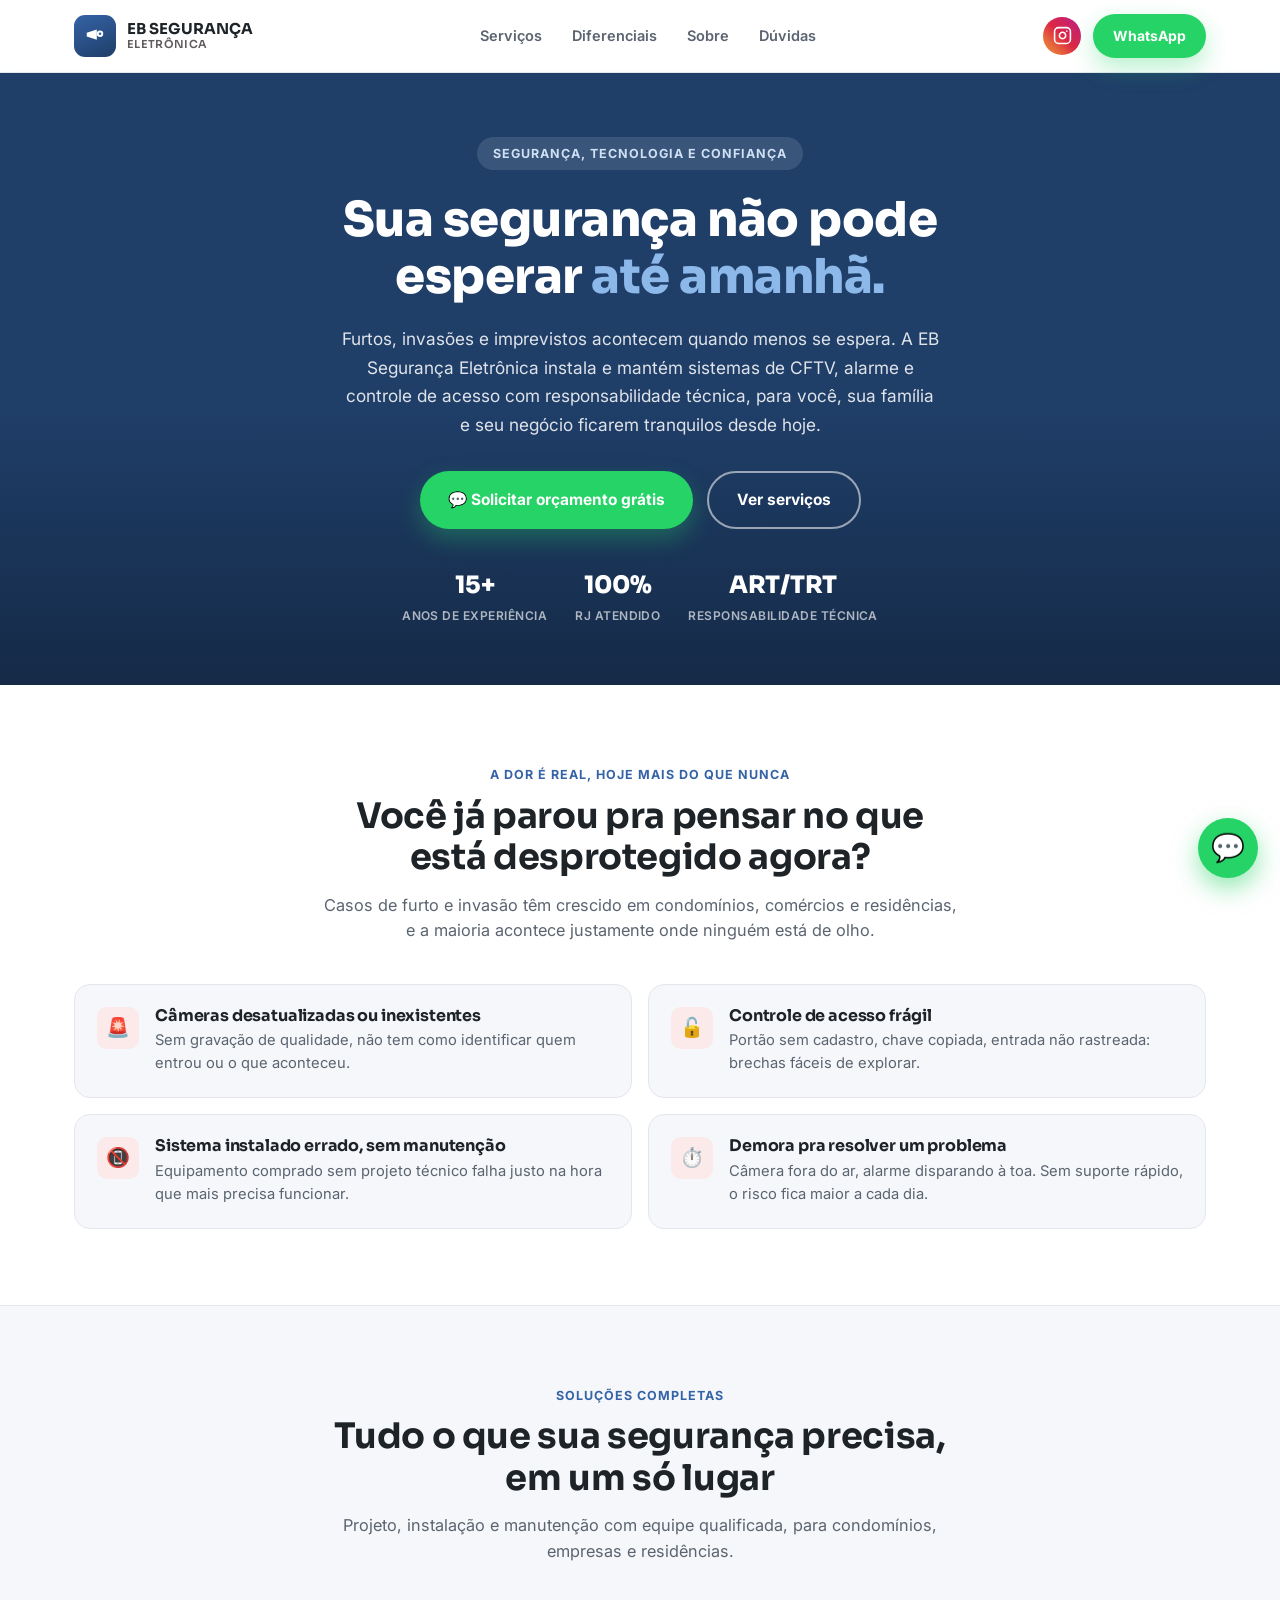
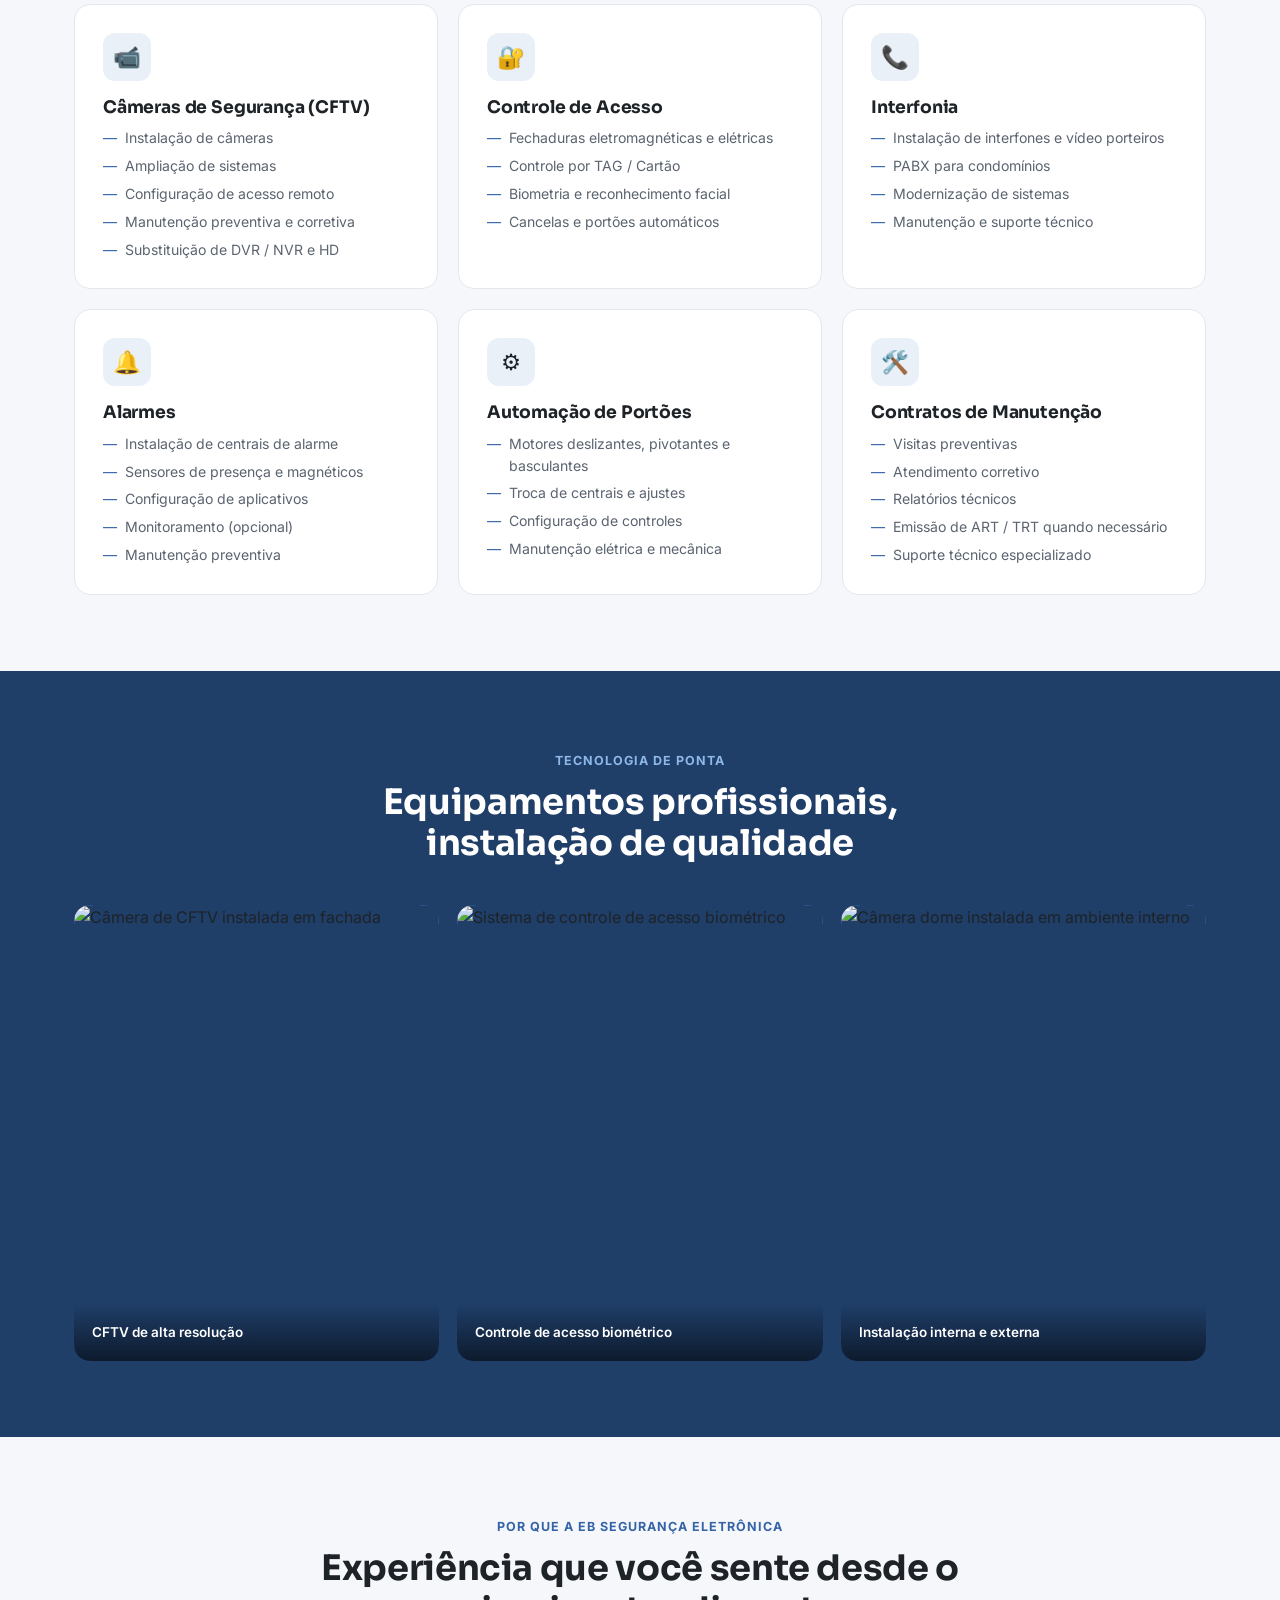
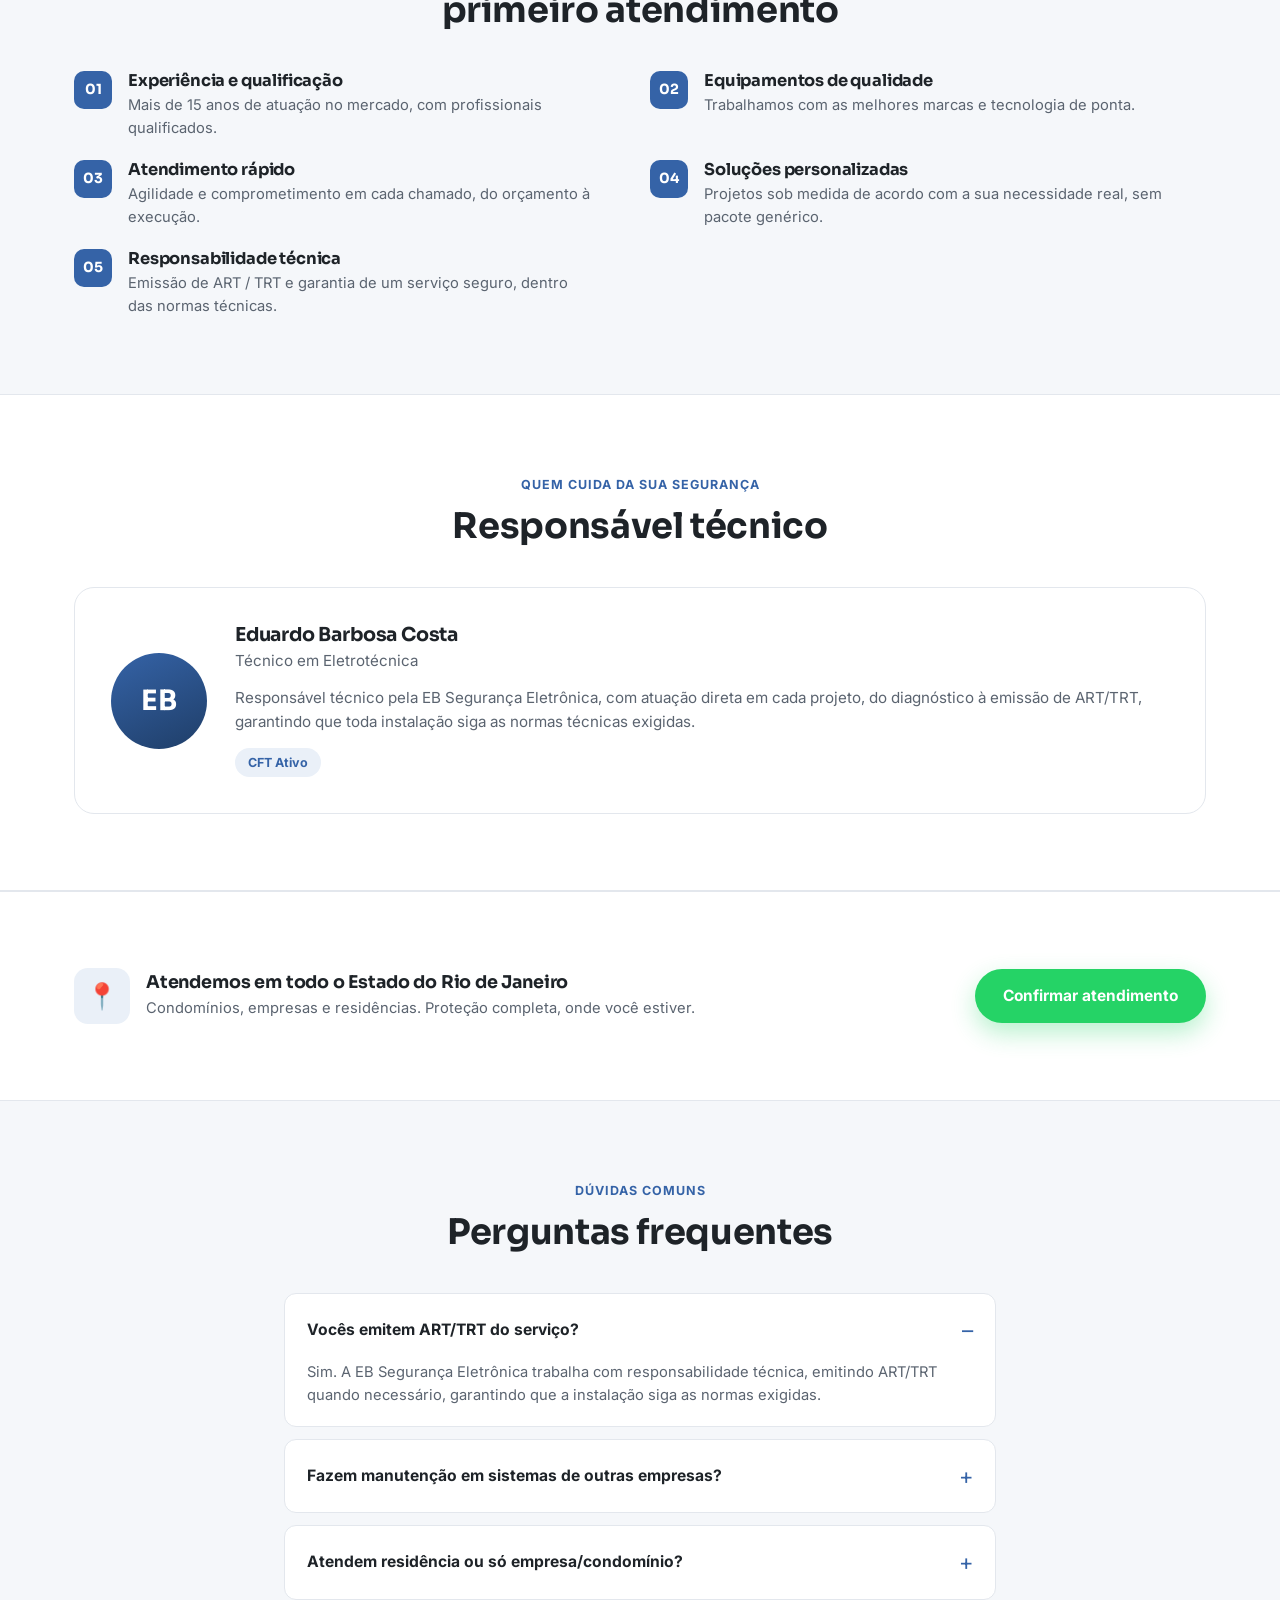
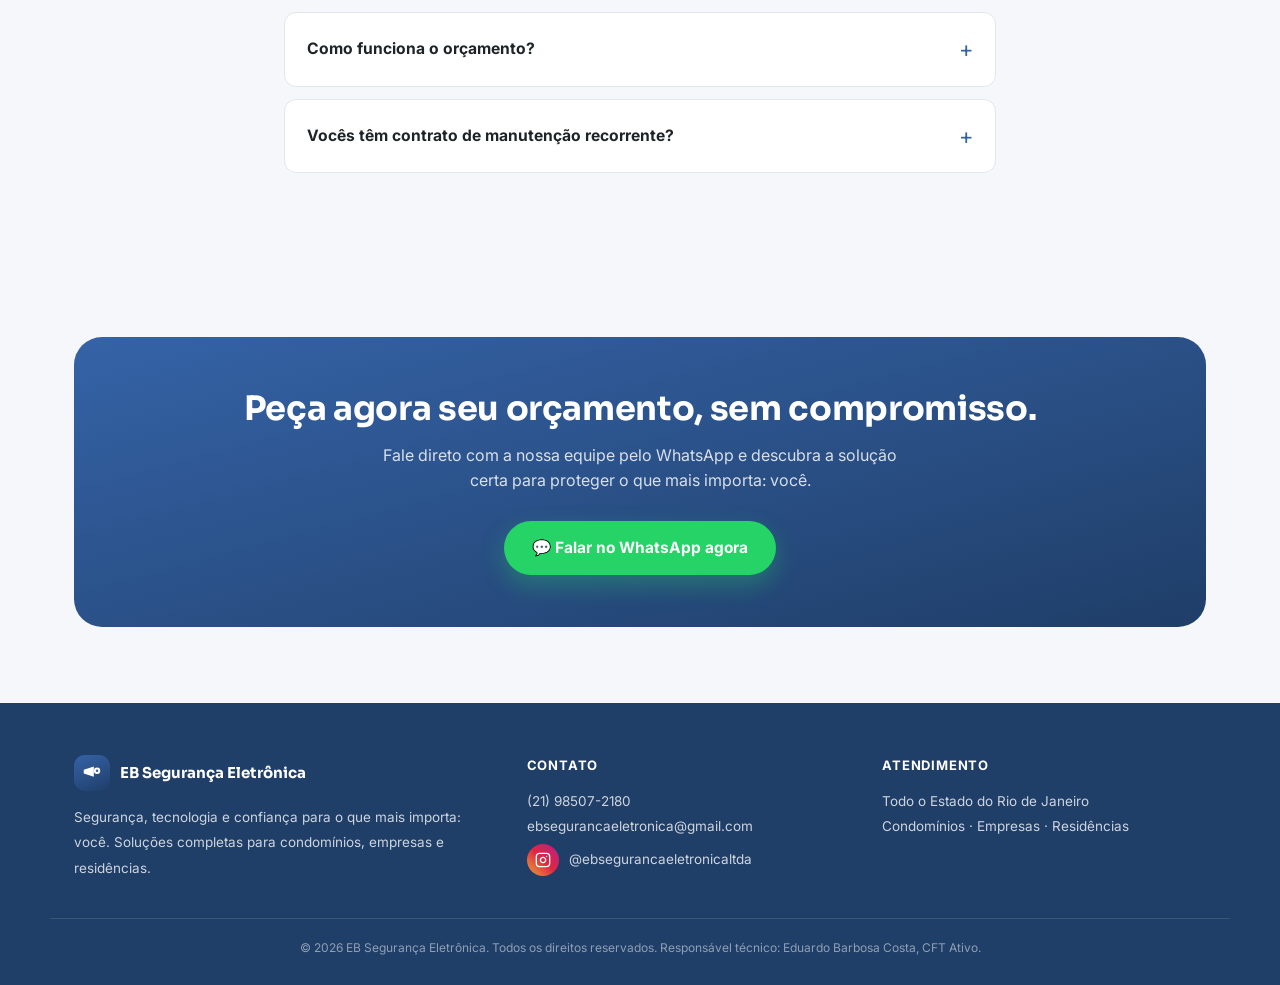
==== clientes/eb-seguranca/preview-2d757df4/index.html @ 2ace9aab "Create index.html" ====
<!DOCTYPE html>
<html lang="pt-BR">
<head>
<meta charset="UTF-8">
<meta name="viewport" content="width=device-width, initial-scale=1.0">
<title>EB Segurança Eletrônica | CFTV, Alarmes e Controle de Acesso no Rio de Janeiro</title>
<meta name="description" content="Soluções completas em segurança eletrônica para condomínios, empresas e residências. CFTV, controle de acesso, alarmes e automação. Atendimento em todo o Rio de Janeiro.">
<meta name="robots" content="noindex, nofollow">
<link rel="preconnect" href="https://fonts.googleapis.com">
<link rel="preconnect" href="https://fonts.gstatic.com" crossorigin>
<link href="https://fonts.googleapis.com/css2?family=Sora:wght@500;600;700;800&family=Inter:wght@400;500;600;700&display=swap" rel="stylesheet">
<style>
  :root{
    --blue:#3563A7;
    --blue-deep:#1F3E68;
    --blue-soft:#EAF0F8;
    --gray:#605B5C;
    --ink:#1E2328;
    --muted:#5B6470;
    --bg:#F5F7FA;
    --card:#FFFFFF;
    --line:#E3E7ED;
    --whatsapp:#25D366;
    --radius:16px;
    --max:1180px;
  }
  *{box-sizing:border-box;margin:0;padding:0;}
  html{scroll-behavior:smooth;}
  @media (prefers-reduced-motion: reduce){html{scroll-behavior:auto;}}
  body{
    font-family:'Inter',system-ui,sans-serif;
    color:var(--ink);
    background:var(--bg);
    line-height:1.55;
    -webkit-font-smoothing:antialiased;
  }
  img{max-width:100%;display:block;}
  a{color:inherit;text-decoration:none;}
  h1,h2,h3{
    font-family:'Sora',system-ui,sans-serif;
    line-height:1.18;
    letter-spacing:-0.01em;
  }
  .wrap{max-width:var(--max);margin:0 auto;padding:0 24px;}
  .eyebrow{
    display:inline-flex;align-items:center;gap:8px;
    font-size:12.5px;font-weight:700;letter-spacing:0.08em;text-transform:uppercase;
    color:var(--blue);
  }
  section{padding:76px 0;}
  .section-head{max-width:640px;margin-bottom:40px;}
  .section-head.center{margin-left:auto;margin-right:auto;text-align:center;}
  .section-head h2{font-size:clamp(1.6rem,3vw,2.2rem);font-weight:700;margin-top:10px;color:var(--ink);}
  .section-head p{color:var(--muted);margin-top:14px;font-size:1.02rem;}

  /* Viewfinder corner-bracket signature element */
  .viewfinder{position:relative;}
  .viewfinder::before,.viewfinder::after,
  .viewfinder .vf-br,.viewfinder .vf-bl{
    content:"";position:absolute;width:18px;height:18px;
    border-color:var(--blue);border-style:solid;opacity:0.55;
  }
  .viewfinder::before{top:-1px;left:-1px;border-width:2px 0 0 2px;border-radius:6px 0 0 0;}
  .viewfinder::after{top:-1px;right:-1px;border-width:2px 2px 0 0;border-radius:0 6px 0 0;}
  .viewfinder .vf-bl{bottom:-1px;left:-1px;border-width:0 0 2px 2px;border-radius:0 0 0 6px;}
  .viewfinder .vf-br{bottom:-1px;right:-1px;border-width:0 2px 2px 0;border-radius:0 0 6px 0;}

  /* Buttons */
  .btn{
    display:inline-flex;align-items:center;justify-content:center;gap:10px;
    font-weight:700;font-size:15.5px;padding:15px 28px;border-radius:100px;
    cursor:pointer;border:none;white-space:nowrap;transition:transform .15s ease, box-shadow .15s ease;
  }
  .btn:hover{transform:translateY(-2px);}
  .btn-wa{background:var(--whatsapp);color:#fff;box-shadow:0 10px 24px rgba(37,211,102,0.32);}
  .btn-outline{background:transparent;color:#fff;border:2px solid rgba(255,255,255,0.55);}
  .btn-outline:hover{background:rgba(255,255,255,0.1);}
  .btn-block{width:100%;}

  /* Header */
  header{
    position:sticky;top:0;z-index:60;
    background:rgba(255,255,255,0.94);backdrop-filter:blur(8px);
    border-bottom:1px solid var(--line);
  }
  .nav{display:flex;align-items:center;justify-content:space-between;padding:14px 24px;max-width:var(--max);margin:0 auto;}
  .logo{display:flex;align-items:center;gap:11px;}
  .logo-mark{
    width:42px;height:42px;border-radius:11px;
    background:linear-gradient(155deg,var(--blue),var(--blue-deep));
    display:flex;align-items:center;justify-content:center;flex-shrink:0;
  }
  .logo-mark svg{width:22px;height:22px;}
  .logo-text{font-family:'Sora';font-weight:700;font-size:15px;color:var(--ink);line-height:1.2;}
  .logo-text span{display:block;font-size:11px;font-weight:600;color:var(--gray);letter-spacing:0.03em;}
  .nav-links{display:none;gap:30px;align-items:center;}
  @media(min-width:900px){.nav-links{display:flex;}}
  .nav-links a{font-size:14.5px;font-weight:600;color:var(--muted);}
  .nav-links a:hover{color:var(--blue);}
  .nav-cta{display:none;}
  @media(min-width:640px){.nav-cta{display:inline-flex;padding:11px 20px;font-size:14px;}}
  .ig-btn{
    width:38px;height:38px;border-radius:50%;flex-shrink:0;
    background:linear-gradient(45deg,#f09433,#e6683c,#dc2743,#cc2366,#bc1888);
    display:flex;align-items:center;justify-content:center;transition:transform .2s ease;
  }
  .ig-btn:hover{transform:scale(1.08);}
  .ig-btn svg{width:19px;height:19px;}
  .nav-right{display:flex;align-items:center;gap:12px;}

  /* Hero */
  .hero{position:relative;background:var(--blue-deep);overflow:hidden;padding:64px 0 60px;}
  .hero-video{position:absolute;inset:0;width:100%;height:100%;object-fit:cover;opacity:0.42;}
  .hero-overlay{
    position:absolute;inset:0;
    background:linear-gradient(180deg, rgba(31,62,104,0.55) 0%, rgba(31,62,104,0.72) 55%, rgba(20,40,68,0.92) 100%);
  }
  @media (prefers-reduced-motion: reduce){.hero-video{display:none;}}
  .hero-inner{position:relative;z-index:2;max-width:820px;margin:0 auto;text-align:center;}
  .hero .eyebrow{background:rgba(255,255,255,0.12);color:#CFE0F5;padding:7px 16px;border-radius:100px;margin-bottom:22px;}
  .hero h1{font-size:clamp(2rem,4.4vw,3rem);font-weight:800;color:#fff;margin-bottom:20px;}
  .hero h1 em{font-style:normal;color:#8CB8EA;}
  .hero .sub{font-size:1.08rem;color:rgba(255,255,255,0.86);max-width:600px;margin:0 auto 32px;line-height:1.65;}
  .hero-ctas{display:flex;flex-wrap:wrap;gap:14px;justify-content:center;margin-bottom:38px;}
  .trust-row{display:flex;flex-wrap:wrap;justify-content:center;gap:28px;}
  .trust-item{text-align:center;}
  .trust-item .num{font-family:'Sora';font-weight:800;font-size:1.5rem;color:#fff;}
  .trust-item .lbl{font-size:12px;color:rgba(255,255,255,0.65);font-weight:600;text-transform:uppercase;letter-spacing:0.04em;margin-top:2px;}

  /* Reveal */
  .reveal{opacity:0;transform:translateY(24px);transition:opacity .6s ease,transform .6s ease;}
  .reveal.is-visible{opacity:1;transform:translateY(0);}
  @media(prefers-reduced-motion:reduce){.reveal{opacity:1;transform:none;}}

  /* Pain strip */
  .pain{background:var(--card);border-bottom:1px solid var(--line);}
  .pain-grid{display:grid;grid-template-columns:1fr;gap:16px;margin-top:36px;}
  @media(min-width:760px){.pain-grid{grid-template-columns:repeat(2,1fr);}}
  .pain-card{display:flex;gap:16px;padding:22px;background:var(--bg);border-radius:var(--radius);border:1px solid var(--line);}
  .pain-ico{flex-shrink:0;width:42px;height:42px;border-radius:10px;background:#FCE9E9;display:flex;align-items:center;justify-content:center;font-size:1.2rem;}
  .pain-card h3{font-size:1rem;font-weight:700;margin-bottom:4px;}
  .pain-card p{font-size:0.92rem;color:var(--muted);}

  /* Services */
  .services-grid{display:grid;grid-template-columns:1fr;gap:20px;}
  @media(min-width:700px){.services-grid{grid-template-columns:repeat(2,1fr);}}
  @media(min-width:1050px){.services-grid{grid-template-columns:repeat(3,1fr);}}
  .service-card{
    background:var(--card);border:1px solid var(--line);border-radius:var(--radius);
    padding:28px;transition:transform .25s ease, box-shadow .25s ease;
  }
  .service-card:hover{transform:translateY(-6px);box-shadow:0 18px 34px rgba(31,62,104,0.12);}
  .service-icon{
    width:48px;height:48px;border-radius:12px;background:var(--blue-soft);
    display:flex;align-items:center;justify-content:center;font-size:1.4rem;margin-bottom:16px;
  }
  .service-card h3{font-size:1.08rem;font-weight:700;margin-bottom:10px;}
  .service-card ul{list-style:none;display:flex;flex-direction:column;gap:6px;}
  .service-card li{font-size:0.88rem;color:var(--muted);display:flex;gap:8px;align-items:flex-start;}
  .service-card li::before{content:"—";color:var(--blue);flex-shrink:0;}

  /* Photo showcase */
  .photo-strip{background:var(--blue-deep);}
  .photo-grid{display:grid;grid-template-columns:1fr;gap:18px;margin-top:36px;}
  @media(min-width:760px){.photo-grid{grid-template-columns:repeat(3,1fr);}}
  .photo-card{position:relative;border-radius:var(--radius);overflow:hidden;aspect-ratio:4/5;}
  .photo-card img{width:100%;height:100%;object-fit:cover;}
  .photo-card .cap{
    position:absolute;left:0;right:0;bottom:0;padding:18px;
    background:linear-gradient(0deg, rgba(10,20,35,0.85), transparent);
    color:#fff;font-size:13.5px;font-weight:600;
  }
  .photo-strip .section-head h2{color:#fff;}
  .photo-strip .section-head p{color:rgba(255,255,255,0.72);}
  .photo-strip .eyebrow{color:#8CB8EA;}

  /* Differentials */
  .diff-grid{display:grid;grid-template-columns:1fr;gap:20px;}
  @media(min-width:760px){.diff-grid{grid-template-columns:repeat(2,1fr);}}
  .diff-item{display:flex;gap:16px;align-items:flex-start;}
  .diff-num{
    flex-shrink:0;width:38px;height:38px;border-radius:10px;background:var(--blue);color:#fff;
    display:flex;align-items:center;justify-content:center;font-family:'Sora';font-weight:700;font-size:14px;
  }
  .diff-item h3{font-size:1.02rem;font-weight:700;margin-bottom:4px;}
  .diff-item p{font-size:0.92rem;color:var(--muted);}

  /* About / technician */
  .about-card{
    background:var(--card);border:1px solid var(--line);border-radius:20px;padding:36px;
    display:grid;grid-template-columns:1fr;gap:28px;align-items:center;
  }
  @media(min-width:800px){.about-card{grid-template-columns:auto 1fr;}}
  .about-avatar{
    width:96px;height:96px;border-radius:50%;background:linear-gradient(155deg,var(--blue),var(--blue-deep));
    display:flex;align-items:center;justify-content:center;color:#fff;font-family:'Sora';font-weight:700;font-size:28px;
    margin:0 auto;
  }
  .about-card h3{font-size:1.2rem;font-weight:700;}
  .about-card .role{color:var(--muted);font-size:0.95rem;margin-top:2px;margin-bottom:14px;}
  .cft-badge{display:inline-block;background:var(--blue-soft);color:var(--blue);font-size:12.5px;font-weight:700;padding:5px 13px;border-radius:100px;}

  /* Coverage */
  .coverage{background:var(--card);border-top:1px solid var(--line);border-bottom:1px solid var(--line);}
  .coverage-inner{display:flex;flex-direction:column;align-items:center;text-align:center;gap:16px;}
  @media(min-width:700px){.coverage-inner{flex-direction:row;text-align:left;justify-content:space-between;}}
  .coverage-badge{width:56px;height:56px;border-radius:14px;background:var(--blue-soft);display:flex;align-items:center;justify-content:center;font-size:1.6rem;flex-shrink:0;}

  /* FAQ */
  details{background:var(--card);border:1px solid var(--line);border-radius:12px;padding:19px 22px;margin-bottom:12px;}
  summary{
    font-weight:700;cursor:pointer;font-size:0.98rem;list-style:none;
    display:flex;justify-content:space-between;align-items:center;gap:14px;
  }
  summary::-webkit-details-marker{display:none;}
  summary::after{content:"+";font-size:1.4rem;color:var(--blue);flex-shrink:0;font-weight:400;}
  details[open] summary::after{content:"–";}
  details p{margin-top:13px;color:var(--muted);font-size:0.92rem;}

  /* Final CTA */
  .final-cta{
    background:linear-gradient(165deg,var(--blue),var(--blue-deep));
    border-radius:28px;padding:52px 30px;text-align:center;color:#fff;
  }
  .final-cta h2{color:#fff;font-size:clamp(1.5rem,3.4vw,2.1rem);margin-bottom:14px;}
  .final-cta p{color:rgba(255,255,255,0.82);max-width:520px;margin:0 auto 28px;}

  /* Footer */
  footer{background:var(--blue-deep);color:rgba(255,255,255,0.78);padding:52px 0 28px;}
  .foot-grid{display:grid;grid-template-columns:1fr;gap:32px;}
  @media(min-width:760px){.foot-grid{grid-template-columns:1.3fr 1fr 1fr;}}
  footer h4{color:#fff;font-size:13px;text-transform:uppercase;letter-spacing:0.06em;margin-bottom:14px;}
  footer .flogo{display:flex;align-items:center;gap:10px;margin-bottom:14px;}
  footer .flogo-text{font-family:'Sora';font-weight:700;color:#fff;font-size:15px;}
  footer p, footer a{font-size:13.5px;line-height:1.9;}
  footer a:hover{color:#fff;}
  .foot-ig-row{display:flex;align-items:center;gap:10px;margin-top:4px;}
  .foot-ig-row .ig-btn{width:32px;height:32px;}
  .foot-ig-row .ig-btn svg{width:16px;height:16px;}
  .foot-bottom{border-top:1px solid rgba(255,255,255,0.12);margin-top:36px;padding-top:20px;font-size:12px;color:rgba(255,255,255,0.5);text-align:center;}

  /* Floating WhatsApp */
  .float-wa{
    position:fixed;bottom:22px;right:22px;z-index:70;
    width:60px;height:60px;border-radius:50%;background:var(--whatsapp);color:#fff;
    display:flex;align-items:center;justify-content:center;box-shadow:0 10px 24px rgba(37,211,102,0.5);
    font-size:1.7rem;transition:transform .2s ease;
  }
  .float-wa:hover{transform:scale(1.07);}
</style>
</head>
<body>

<header>
  <div class="nav">
    <div class="logo">
      <div class="logo-mark">
        <svg viewBox="0 0 24 24" fill="none" xmlns="http://www.w3.org/2000/svg"><path d="M3 8.5L14 5v11L3 12.5V8.5Z" fill="#fff"/><circle cx="17.5" cy="9.5" r="3.5" fill="#fff"/><circle cx="17.5" cy="9.5" r="1.4" fill="#3563A7"/></svg>
      </div>
      <div class="logo-text">EB SEGURANÇA<span>ELETRÔNICA</span></div>
    </div>
    <nav class="nav-links">
      <a href="#servicos">Serviços</a>
      <a href="#diferenciais">Diferenciais</a>
      <a href="#sobre">Sobre</a>
      <a href="#faq">Dúvidas</a>
    </nav>
    <div class="nav-right">
      <a class="ig-btn" href="https://www.instagram.com/ebsegurancaeletronicaltda" target="_blank" rel="noopener" aria-label="Instagram da EB Segurança Eletrônica">
        <svg viewBox="0 0 24 24" fill="none" stroke="#fff" stroke-width="2" stroke-linecap="round" stroke-linejoin="round"><rect x="2" y="2" width="20" height="20" rx="5"/><path d="M16 11.37A4 4 0 1 1 12.63 8 4 4 0 0 1 16 11.37z"/><line x1="17.5" y1="6.5" x2="17.5" y2="6.5"/></svg>
      </a>
      <a class="btn btn-wa nav-cta" href="https://wa.me/5521985072180?text=Ol%C3%A1!%20Vim%20pelo%20site%20e%20quero%20saber%20mais%20sobre%20os%20servi%C3%A7os%20da%20EB%20Seguran%C3%A7a%20Eletr%C3%B4nica." target="_blank" rel="noopener">WhatsApp</a>
    </div>
  </div>
</header>

<section class="hero">
  <video class="hero-video" autoplay muted loop playsinline>
    <source src="https://videos.pexels.com/video-files/7255101/7255101-uhd_2732_1440_30fps.mp4" type="video/mp4">
  </video>
  <div class="hero-overlay"></div>
  <div class="wrap hero-inner">
    <span class="eyebrow">Segurança, tecnologia e confiança</span>
    <h1>Sua segurança não pode esperar <em>até amanhã.</em></h1>
    <p class="sub">Furtos, invasões e imprevistos acontecem quando menos se espera. A EB Segurança Eletrônica instala e mantém sistemas de CFTV, alarme e controle de acesso com responsabilidade técnica, para você, sua família e seu negócio ficarem tranquilos desde hoje.</p>
    <div class="hero-ctas">
      <a class="btn btn-wa" href="https://wa.me/5521985072180?text=Ol%C3%A1!%20Vim%20pelo%20site%20e%20quero%20solicitar%20um%20or%C3%A7amento%20sem%20compromisso." target="_blank" rel="noopener">💬 Solicitar orçamento grátis</a>
      <a class="btn btn-outline" href="#servicos">Ver serviços</a>
    </div>
    <div class="trust-row">
      <div class="trust-item"><div class="num">15+</div><div class="lbl">Anos de experiência</div></div>
      <div class="trust-item"><div class="num">100%</div><div class="lbl">RJ atendido</div></div>
      <div class="trust-item"><div class="num">ART/TRT</div><div class="lbl">Responsabilidade técnica</div></div>
    </div>
  </div>
</section>

<section class="pain">
  <div class="wrap">
    <div class="section-head center">
      <span class="eyebrow">A dor é real, hoje mais do que nunca</span>
      <h2>Você já parou pra pensar no que está desprotegido agora?</h2>
      <p>Casos de furto e invasão têm crescido em condomínios, comércios e residências, e a maioria acontece justamente onde ninguém está de olho.</p>
    </div>
    <div class="pain-grid">
      <div class="pain-card reveal">
        <div class="pain-ico">🚨</div>
        <div>
          <h3>Câmeras desatualizadas ou inexistentes</h3>
          <p>Sem gravação de qualidade, não tem como identificar quem entrou ou o que aconteceu.</p>
        </div>
      </div>
      <div class="pain-card reveal">
        <div class="pain-ico">🔓</div>
        <div>
          <h3>Controle de acesso frágil</h3>
          <p>Portão sem cadastro, chave copiada, entrada não rastreada: brechas fáceis de explorar.</p>
        </div>
      </div>
      <div class="pain-card reveal">
        <div class="pain-ico">📵</div>
        <div>
          <h3>Sistema instalado errado, sem manutenção</h3>
          <p>Equipamento comprado sem projeto técnico falha justo na hora que mais precisa funcionar.</p>
        </div>
      </div>
      <div class="pain-card reveal">
        <div class="pain-ico">⏱️</div>
        <div>
          <h3>Demora pra resolver um problema</h3>
          <p>Câmera fora do ar, alarme disparando à toa. Sem suporte rápido, o risco fica maior a cada dia.</p>
        </div>
      </div>
    </div>
  </div>
</section>

<section id="servicos">
  <div class="wrap">
    <div class="section-head center">
      <span class="eyebrow">Soluções completas</span>
      <h2>Tudo o que sua segurança precisa, em um só lugar</h2>
      <p>Projeto, instalação e manutenção com equipe qualificada, para condomínios, empresas e residências.</p>
    </div>
    <div class="services-grid">
      <div class="service-card reveal">
        <div class="service-icon">📹</div>
        <h3>Câmeras de Segurança (CFTV)</h3>
        <ul>
          <li>Instalação de câmeras</li>
          <li>Ampliação de sistemas</li>
          <li>Configuração de acesso remoto</li>
          <li>Manutenção preventiva e corretiva</li>
          <li>Substituição de DVR / NVR e HD</li>
        </ul>
      </div>
      <div class="service-card reveal">
        <div class="service-icon">🔐</div>
        <h3>Controle de Acesso</h3>
        <ul>
          <li>Fechaduras eletromagnéticas e elétricas</li>
          <li>Controle por TAG / Cartão</li>
          <li>Biometria e reconhecimento facial</li>
          <li>Cancelas e portões automáticos</li>
        </ul>
      </div>
      <div class="service-card reveal">
        <div class="service-icon">📞</div>
        <h3>Interfonia</h3>
        <ul>
          <li>Instalação de interfones e vídeo porteiros</li>
          <li>PABX para condomínios</li>
          <li>Modernização de sistemas</li>
          <li>Manutenção e suporte técnico</li>
        </ul>
      </div>
      <div class="service-card reveal">
        <div class="service-icon">🔔</div>
        <h3>Alarmes</h3>
        <ul>
          <li>Instalação de centrais de alarme</li>
          <li>Sensores de presença e magnéticos</li>
          <li>Configuração de aplicativos</li>
          <li>Monitoramento (opcional)</li>
          <li>Manutenção preventiva</li>
        </ul>
      </div>
      <div class="service-card reveal">
        <div class="service-icon">⚙️</div>
        <h3>Automação de Portões</h3>
        <ul>
          <li>Motores deslizantes, pivotantes e basculantes</li>
          <li>Troca de centrais e ajustes</li>
          <li>Configuração de controles</li>
          <li>Manutenção elétrica e mecânica</li>
        </ul>
      </div>
      <div class="service-card reveal">
        <div class="service-icon">🛠️</div>
        <h3>Contratos de Manutenção</h3>
        <ul>
          <li>Visitas preventivas</li>
          <li>Atendimento corretivo</li>
          <li>Relatórios técnicos</li>
          <li>Emissão de ART / TRT quando necessário</li>
          <li>Suporte técnico especializado</li>
        </ul>
      </div>
    </div>
  </div>
</section>

<section class="photo-strip">
  <div class="wrap">
    <div class="section-head center">
      <span class="eyebrow">Tecnologia de ponta</span>
      <h2>Equipamentos profissionais, instalação de qualidade</h2>
    </div>
    <div class="photo-grid">
      <div class="photo-card viewfinder reveal">
        <span class="vf-bl"></span><span class="vf-br"></span>
        <img src="https://images.pexels.com/photos/3205735/pexels-photo-3205735.jpeg?auto=compress&cs=tinysrgb&w=800" alt="Câmera de CFTV instalada em fachada">
        <div class="cap">CFTV de alta resolução</div>
      </div>
      <div class="photo-card viewfinder reveal">
        <span class="vf-bl"></span><span class="vf-br"></span>
        <img src="https://images.pexels.com/photos/37538043/pexels-photo-37538043.jpeg?auto=compress&cs=tinysrgb&w=800" alt="Sistema de controle de acesso biométrico">
        <div class="cap">Controle de acesso biométrico</div>
      </div>
      <div class="photo-card viewfinder reveal">
        <span class="vf-bl"></span><span class="vf-br"></span>
        <img src="https://images.pexels.com/photos/5589597/pexels-photo-5589597.jpeg?auto=compress&cs=tinysrgb&w=800" alt="Câmera dome instalada em ambiente interno">
        <div class="cap">Instalação interna e externa</div>
      </div>
    </div>
  </div>
</section>

<section id="diferenciais">
  <div class="wrap">
    <div class="section-head center">
      <span class="eyebrow">Por que a EB Segurança Eletrônica</span>
      <h2>Experiência que você sente desde o primeiro atendimento</h2>
    </div>
    <div class="diff-grid">
      <div class="diff-item reveal">
        <div class="diff-num">01</div>
        <div>
          <h3>Experiência e qualificação</h3>
          <p>Mais de 15 anos de atuação no mercado, com profissionais qualificados.</p>
        </div>
      </div>
      <div class="diff-item reveal">
        <div class="diff-num">02</div>
        <div>
          <h3>Equipamentos de qualidade</h3>
          <p>Trabalhamos com as melhores marcas e tecnologia de ponta.</p>
        </div>
      </div>
      <div class="diff-item reveal">
        <div class="diff-num">03</div>
        <div>
          <h3>Atendimento rápido</h3>
          <p>Agilidade e comprometimento em cada chamado, do orçamento à execução.</p>
        </div>
      </div>
      <div class="diff-item reveal">
        <div class="diff-num">04</div>
        <div>
          <h3>Soluções personalizadas</h3>
          <p>Projetos sob medida de acordo com a sua necessidade real, sem pacote genérico.</p>
        </div>
      </div>
      <div class="diff-item reveal" style="grid-column:1/-1;max-width:520px;">
        <div class="diff-num">05</div>
        <div>
          <h3>Responsabilidade técnica</h3>
          <p>Emissão de ART / TRT e garantia de um serviço seguro, dentro das normas técnicas.</p>
        </div>
      </div>
    </div>
  </div>
</section>

<section id="sobre" style="background:var(--card);border-top:1px solid var(--line);border-bottom:1px solid var(--line);">
  <div class="wrap">
    <div class="section-head center">
      <span class="eyebrow">Quem cuida da sua segurança</span>
      <h2>Responsável técnico</h2>
    </div>
    <div class="about-card reveal">
      <div class="about-avatar">EB</div>
      <div>
        <h3>Eduardo Barbosa Costa</h3>
        <div class="role">Técnico em Eletrotécnica</div>
        <p style="color:var(--muted);font-size:0.95rem;margin-bottom:14px;">Responsável técnico pela EB Segurança Eletrônica, com atuação direta em cada projeto, do diagnóstico à emissão de ART/TRT, garantindo que toda instalação siga as normas técnicas exigidas.</p>
        <span class="cft-badge">CFT Ativo</span>
      </div>
    </div>
  </div>
</section>

<section class="coverage">
  <div class="wrap coverage-inner">
    <div style="display:flex;gap:16px;align-items:center;">
      <div class="coverage-badge">📍</div>
      <div>
        <h3 style="font-size:1.1rem;font-weight:700;">Atendemos em todo o Estado do Rio de Janeiro</h3>
        <p style="color:var(--muted);font-size:0.92rem;margin-top:4px;">Condomínios, empresas e residências. Proteção completa, onde você estiver.</p>
      </div>
    </div>
    <a class="btn btn-wa" href="https://wa.me/5521985072180?text=Ol%C3%A1!%20Gostaria%20de%20saber%20se%20voc%C3%AAs%20atendem%20a%20minha%20regi%C3%A3o." target="_blank" rel="noopener">Confirmar atendimento</a>
  </div>
</section>

<section id="faq">
  <div class="wrap" style="max-width:760px;">
    <div class="section-head center" style="max-width:100%;">
      <span class="eyebrow">Dúvidas comuns</span>
      <h2>Perguntas frequentes</h2>
    </div>
    <details open>
      <summary>Vocês emitem ART/TRT do serviço?</summary>
      <p>Sim. A EB Segurança Eletrônica trabalha com responsabilidade técnica, emitindo ART/TRT quando necessário, garantindo que a instalação siga as normas exigidas.</p>
    </details>
    <details>
      <summary>Fazem manutenção em sistemas de outras empresas?</summary>
      <p>Sim, também assumimos manutenção preventiva e corretiva de sistemas já instalados por terceiros, incluindo troca de equipamentos e ajustes.</p>
    </details>
    <details>
      <summary>Atendem residência ou só empresa/condomínio?</summary>
      <p>Atendemos os três: residências, empresas e condomínios, com soluções dimensionadas para cada porte de projeto.</p>
    </details>
    <details>
      <summary>Como funciona o orçamento?</summary>
      <p>Sem compromisso. Você chama no WhatsApp, conta o que precisa (ou agenda uma visita técnica) e recebemos o valor de acordo com o projeto, sem pacote fechado genérico.</p>
    </details>
    <details>
      <summary>Vocês têm contrato de manutenção recorrente?</summary>
      <p>Sim, oferecemos contratos com visitas preventivas periódicas, atendimento corretivo prioritário e relatórios técnicos.</p>
    </details>
  </div>
</section>

<section>
  <div class="wrap">
    <div class="final-cta">
      <h2>Peça agora seu orçamento, sem compromisso.</h2>
      <p>Fale direto com a nossa equipe pelo WhatsApp e descubra a solução certa para proteger o que mais importa: você.</p>
      <a class="btn btn-wa" href="https://wa.me/5521985072180?text=Ol%C3%A1!%20Vim%20pelo%20site%20e%20quero%20solicitar%20um%20or%C3%A7amento%20sem%20compromisso." target="_blank" rel="noopener">💬 Falar no WhatsApp agora</a>
    </div>
  </div>
</section>

<footer>
  <div class="wrap foot-grid">
    <div>
      <div class="flogo">
        <div class="logo-mark" style="width:36px;height:36px;">
          <svg viewBox="0 0 24 24" fill="none" xmlns="http://www.w3.org/2000/svg" width="18" height="18"><path d="M3 8.5L14 5v11L3 12.5V8.5Z" fill="#fff"/><circle cx="17.5" cy="9.5" r="3.5" fill="#fff"/><circle cx="17.5" cy="9.5" r="1.4" fill="#3563A7"/></svg>
        </div>
        <div class="flogo-text">EB Segurança Eletrônica</div>
      </div>
      <p>Segurança, tecnologia e confiança para o que mais importa: você. Soluções completas para condomínios, empresas e residências.</p>
    </div>
    <div>
      <h4>Contato</h4>
      <p><a href="https://wa.me/5521985072180" target="_blank" rel="noopener">(21) 98507-2180</a></p>
      <p><a href="mailto:ebsegurancaeletronica@gmail.com">ebsegurancaeletronica@gmail.com</a></p>
      <div class="foot-ig-row">
        <a class="ig-btn" href="https://www.instagram.com/ebsegurancaeletronicaltda" target="_blank" rel="noopener" aria-label="Instagram da EB Segurança Eletrônica">
          <svg viewBox="0 0 24 24" fill="none" stroke="#fff" stroke-width="2" stroke-linecap="round" stroke-linejoin="round"><rect x="2" y="2" width="20" height="20" rx="5"/><path d="M16 11.37A4 4 0 1 1 12.63 8 4 4 0 0 1 16 11.37z"/><line x1="17.5" y1="6.5" x2="17.5" y2="6.5"/></svg>
        </a>
        <a href="https://www.instagram.com/ebsegurancaeletronicaltda" target="_blank" rel="noopener">@ebsegurancaeletronicaltda</a>
      </div>
    </div>
    <div>
      <h4>Atendimento</h4>
      <p>Todo o Estado do Rio de Janeiro</p>
      <p>Condomínios · Empresas · Residências</p>
    </div>
  </div>
  <div class="wrap foot-bottom">
    © 2026 EB Segurança Eletrônica. Todos os direitos reservados. Responsável técnico: Eduardo Barbosa Costa, CFT Ativo.
  </div>
</footer>

<a class="float-wa" href="https://wa.me/5521985072180?text=Ol%C3%A1!%20Vim%20pelo%20site%20e%20quero%20saber%20mais!" target="_blank" rel="noopener" aria-label="Falar no WhatsApp">💬</a>

<script>
(function(){
  var reduceMotion = window.matchMedia && window.matchMedia('(prefers-reduced-motion: reduce)').matches;
  var revealEls = document.querySelectorAll('.reveal');
  if('IntersectionObserver' in window && !reduceMotion){
    var obs = new IntersectionObserver(function(entries){
      entries.forEach(function(entry){
        if(entry.isIntersecting){
          entry.target.classList.add('is-visible');
          obs.unobserve(entry.target);
        }
      });
    }, {threshold:0.12});
    Array.prototype.forEach.call(revealEls, function(el){ obs.observe(el); });
  } else {
    Array.prototype.forEach.call(revealEls, function(el){ el.classList.add('is-visible'); });
  }
})();
</script>

</body>
</html>
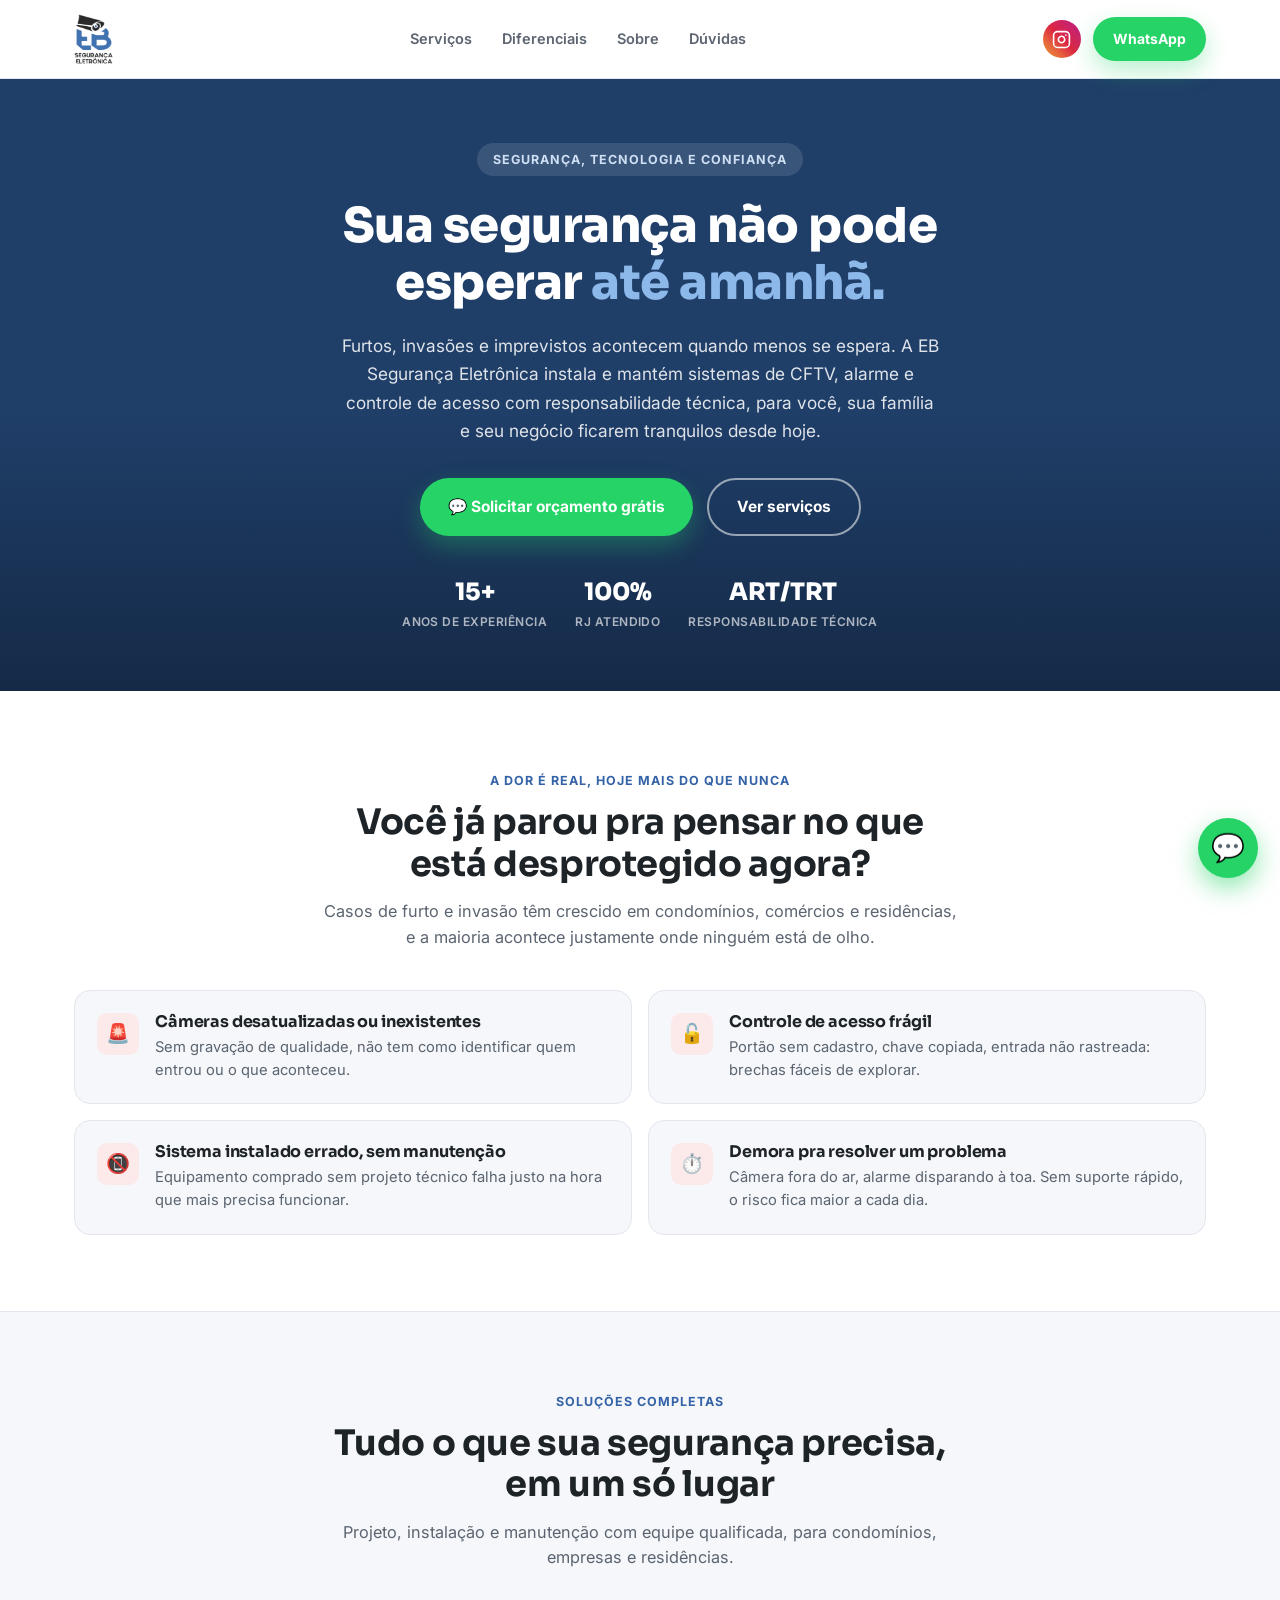
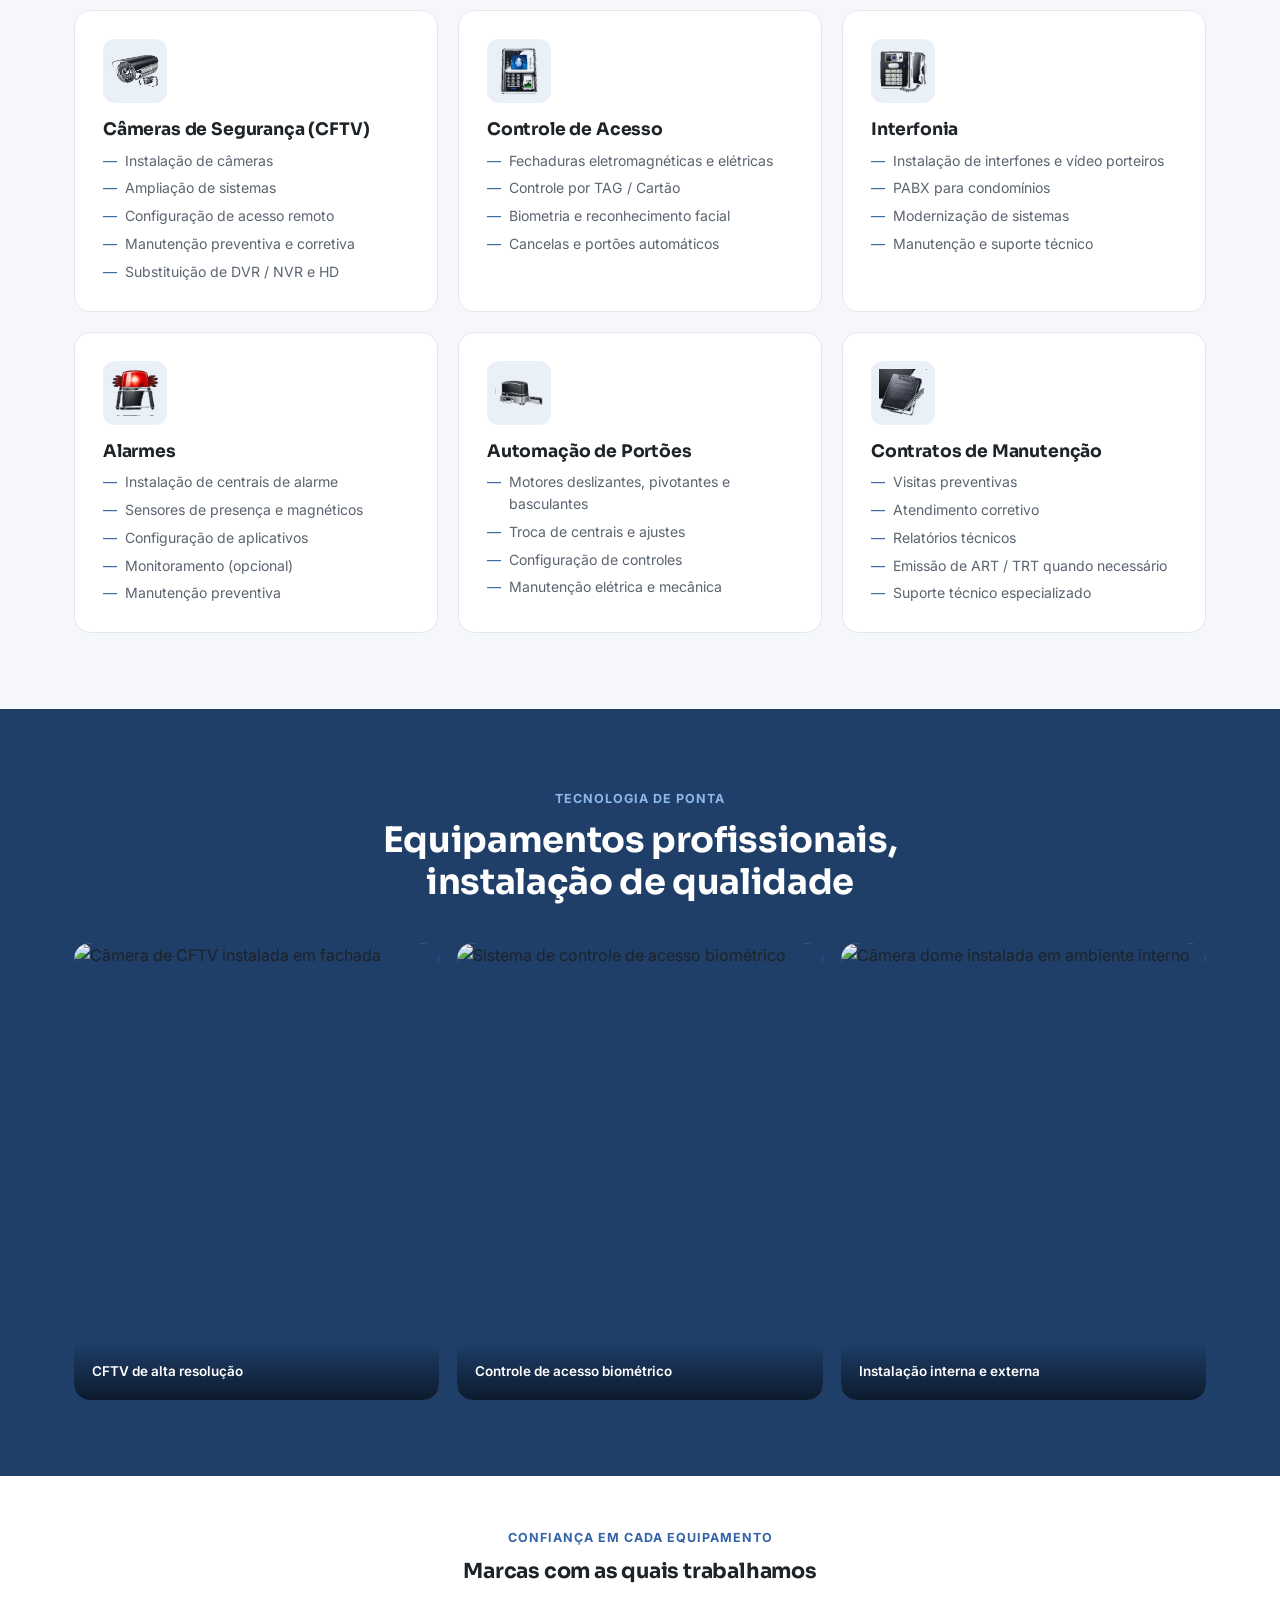
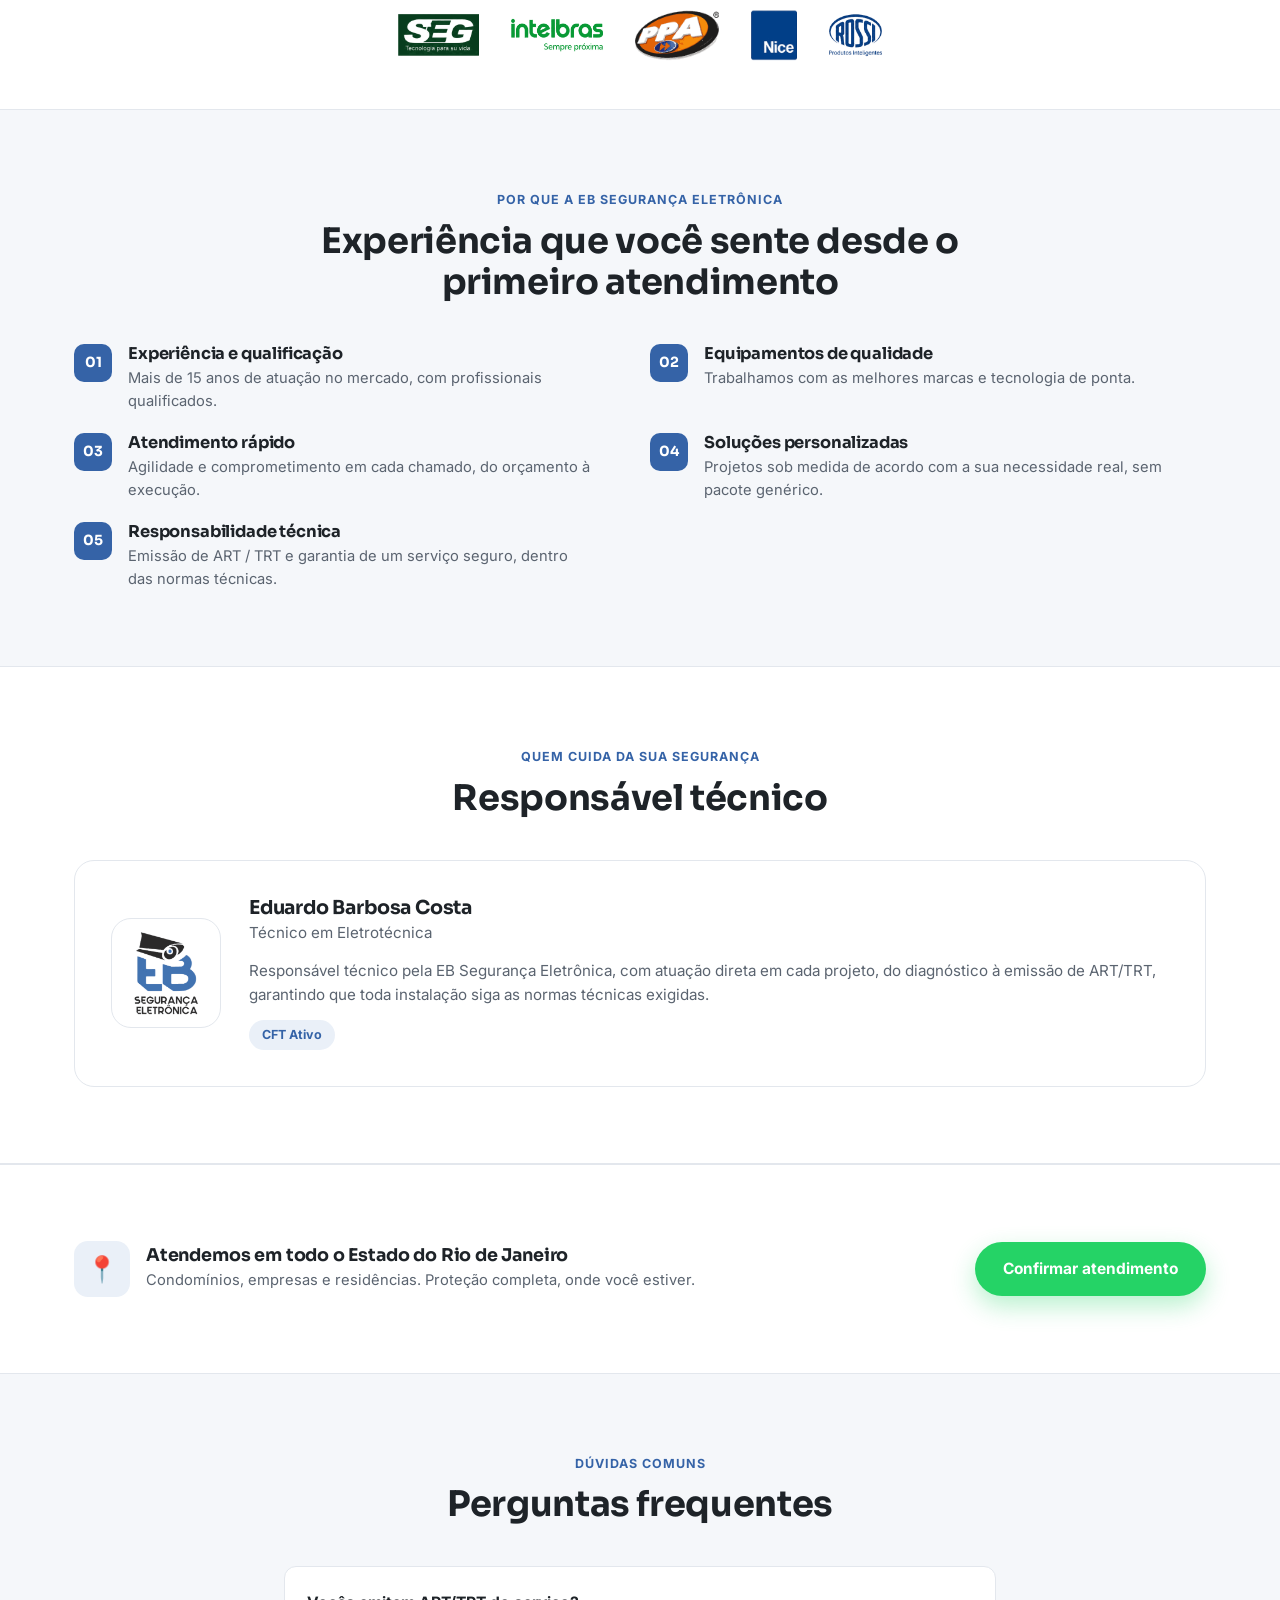
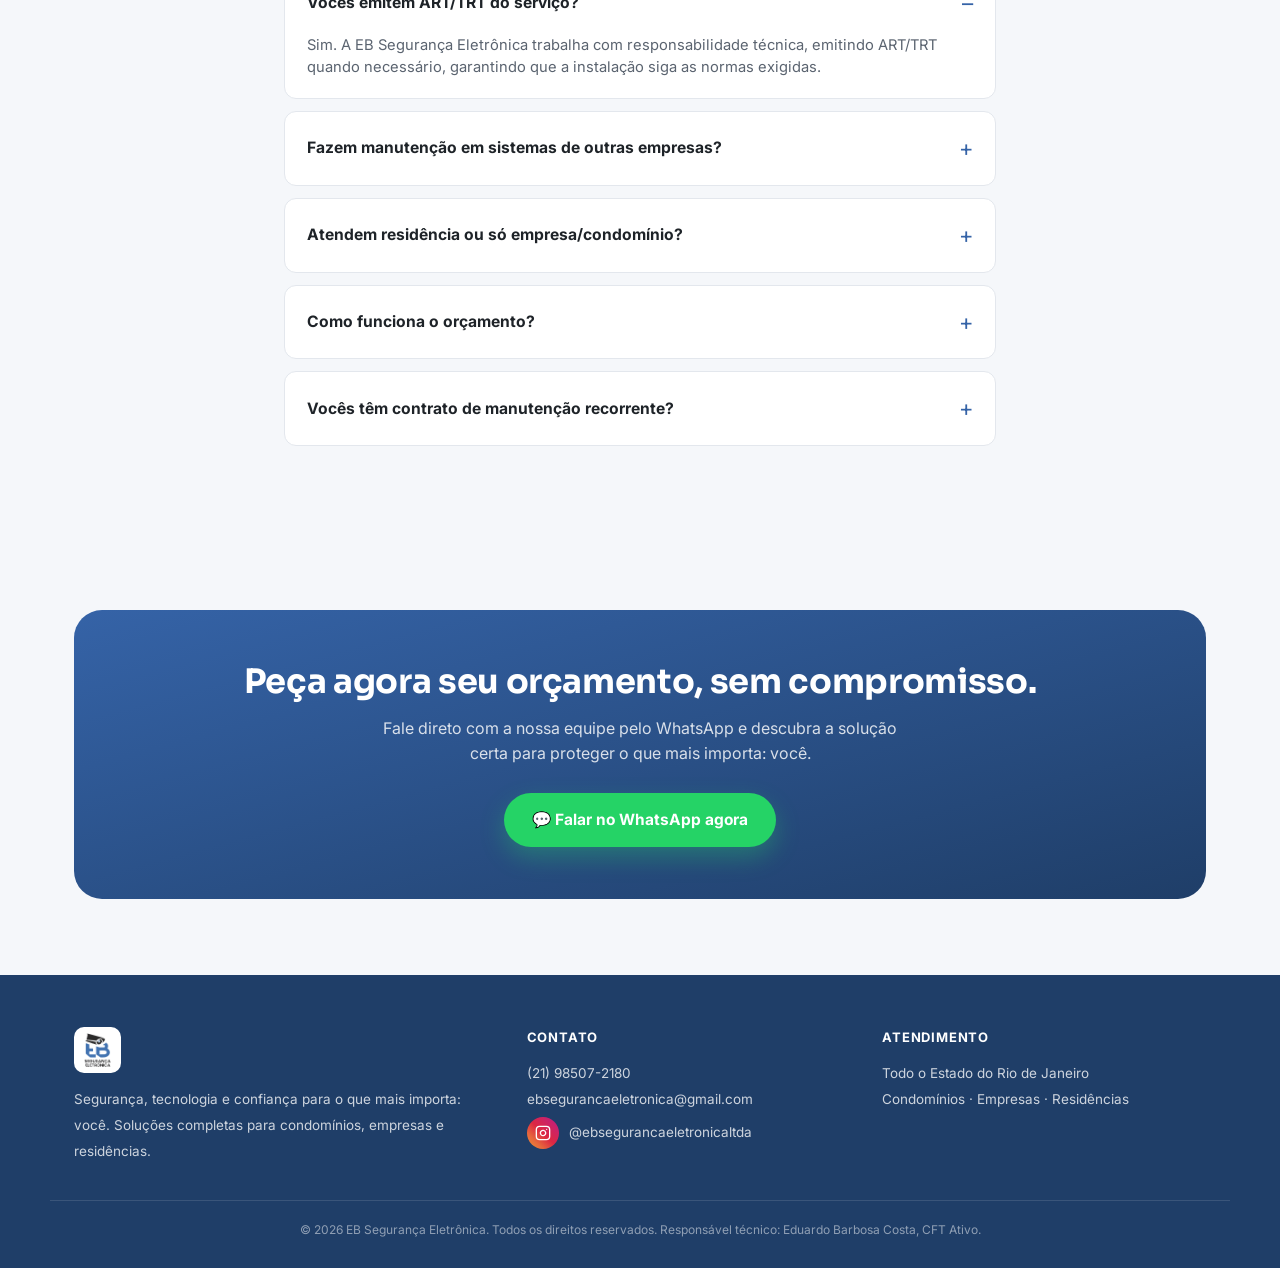
==== commit 298047cf: "Add files via upload" ====
--- a/clientes/eb-seguranca/preview-2d757df4/index.html
+++ b/clientes/eb-seguranca/preview-2d757df4/index.html
@@ -86,11 +86,9 @@
   .nav{display:flex;align-items:center;justify-content:space-between;padding:14px 24px;max-width:var(--max);margin:0 auto;}
   .logo{display:flex;align-items:center;gap:11px;}
   .logo-mark{
-    width:42px;height:42px;border-radius:11px;
-    background:linear-gradient(155deg,var(--blue),var(--blue-deep));
-    display:flex;align-items:center;justify-content:center;flex-shrink:0;
-  }
-  .logo-mark svg{width:22px;height:22px;}
+    height:50px;display:flex;align-items:center;justify-content:center;flex-shrink:0;
+  }
+  .logo-mark img{height:100%;width:auto;object-fit:contain;}
   .logo-text{font-family:'Sora';font-weight:700;font-size:15px;color:var(--ink);line-height:1.2;}
   .logo-text span{display:block;font-size:11px;font-weight:600;color:var(--gray);letter-spacing:0.03em;}
   .nav-links{display:none;gap:30px;align-items:center;}
@@ -151,9 +149,11 @@
   }
   .service-card:hover{transform:translateY(-6px);box-shadow:0 18px 34px rgba(31,62,104,0.12);}
   .service-icon{
-    width:48px;height:48px;border-radius:12px;background:var(--blue-soft);
+    width:64px;height:64px;border-radius:12px;background:var(--blue-soft);
     display:flex;align-items:center;justify-content:center;font-size:1.4rem;margin-bottom:16px;
-  }
+    padding:8px;
+  }
+  .service-icon img{width:100%;height:100%;object-fit:contain;}
   .service-card h3{font-size:1.08rem;font-weight:700;margin-bottom:10px;}
   .service-card ul{list-style:none;display:flex;flex-direction:column;gap:6px;}
   .service-card li{font-size:0.88rem;color:var(--muted);display:flex;gap:8px;align-items:flex-start;}
@@ -192,10 +192,11 @@
   }
   @media(min-width:800px){.about-card{grid-template-columns:auto 1fr;}}
   .about-avatar{
-    width:96px;height:96px;border-radius:50%;background:linear-gradient(155deg,var(--blue),var(--blue-deep));
-    display:flex;align-items:center;justify-content:center;color:#fff;font-family:'Sora';font-weight:700;font-size:28px;
+    width:110px;height:110px;border-radius:20px;background:#fff;border:1px solid var(--line);
+    display:flex;align-items:center;justify-content:center;padding:12px;
     margin:0 auto;
   }
+  .about-avatar img{width:100%;height:100%;object-fit:contain;}
   .about-card h3{font-size:1.2rem;font-weight:700;}
   .about-card .role{color:var(--muted);font-size:0.95rem;margin-top:2px;margin-bottom:14px;}
   .cft-badge{display:inline-block;background:var(--blue-soft);color:var(--blue);font-size:12.5px;font-weight:700;padding:5px 13px;border-radius:100px;}
@@ -239,6 +240,11 @@
   .foot-ig-row .ig-btn svg{width:16px;height:16px;}
   .foot-bottom{border-top:1px solid rgba(255,255,255,0.12);margin-top:36px;padding-top:20px;font-size:12px;color:rgba(255,255,255,0.5);text-align:center;}
 
+  .brand-pill{
+    background:var(--blue-soft);color:var(--blue-deep);font-family:'Sora';font-weight:700;
+    font-size:15px;padding:10px 22px;border-radius:100px;border:1px solid var(--line);
+  }
+
   /* Floating WhatsApp */
   .float-wa{
     position:fixed;bottom:22px;right:22px;z-index:70;
@@ -255,9 +261,8 @@
   <div class="nav">
     <div class="logo">
       <div class="logo-mark">
-        <svg viewBox="0 0 24 24" fill="none" xmlns="http://www.w3.org/2000/svg"><path d="M3 8.5L14 5v11L3 12.5V8.5Z" fill="#fff"/><circle cx="17.5" cy="9.5" r="3.5" fill="#fff"/><circle cx="17.5" cy="9.5" r="1.4" fill="#3563A7"/></svg>
-      </div>
-      <div class="logo-text">EB SEGURANÇA<span>ELETRÔNICA</span></div>
+        <img src="img/eb-logo.png" alt="EB Segurança Eletrônica">
+      </div>
     </div>
     <nav class="nav-links">
       <a href="#servicos">Serviços</a>
@@ -344,7 +349,7 @@
     </div>
     <div class="services-grid">
       <div class="service-card reveal">
-        <div class="service-icon">📹</div>
+        <div class="service-icon"><img src="img/icons/camera.png" alt="Câmera CFTV"></div>
         <h3>Câmeras de Segurança (CFTV)</h3>
         <ul>
           <li>Instalação de câmeras</li>
@@ -355,7 +360,7 @@
         </ul>
       </div>
       <div class="service-card reveal">
-        <div class="service-icon">🔐</div>
+        <div class="service-icon"><img src="img/icons/biometria.png" alt="Controle de acesso biométrico"></div>
         <h3>Controle de Acesso</h3>
         <ul>
           <li>Fechaduras eletromagnéticas e elétricas</li>
@@ -365,7 +370,7 @@
         </ul>
       </div>
       <div class="service-card reveal">
-        <div class="service-icon">📞</div>
+        <div class="service-icon"><img src="img/icons/interfone.png" alt="Interfone e vídeo porteiro"></div>
         <h3>Interfonia</h3>
         <ul>
           <li>Instalação de interfones e vídeo porteiros</li>
@@ -375,7 +380,7 @@
         </ul>
       </div>
       <div class="service-card reveal">
-        <div class="service-icon">🔔</div>
+        <div class="service-icon"><img src="img/icons/alarme.png" alt="Central de alarme"></div>
         <h3>Alarmes</h3>
         <ul>
           <li>Instalação de centrais de alarme</li>
@@ -386,7 +391,7 @@
         </ul>
       </div>
       <div class="service-card reveal">
-        <div class="service-icon">⚙️</div>
+        <div class="service-icon"><img src="img/icons/portao.png" alt="Motor de portão automático"></div>
         <h3>Automação de Portões</h3>
         <ul>
           <li>Motores deslizantes, pivotantes e basculantes</li>
@@ -396,7 +401,7 @@
         </ul>
       </div>
       <div class="service-card reveal">
-        <div class="service-icon">🛠️</div>
+        <div class="service-icon"><img src="img/icons/contrato.png" alt="Contrato de manutenção"></div>
         <h3>Contratos de Manutenção</h3>
         <ul>
           <li>Visitas preventivas</li>
@@ -436,6 +441,22 @@
   </div>
 </section>
 
+<section style="background:var(--card);border-bottom:1px solid var(--line);padding:48px 0;">
+  <div class="wrap">
+    <div class="section-head center" style="margin-bottom:26px;">
+      <span class="eyebrow">Confiança em cada equipamento</span>
+      <h2 style="font-size:1.3rem;">Marcas com as quais trabalhamos</h2>
+    </div>
+    <div style="display:flex;flex-wrap:wrap;justify-content:center;align-items:center;gap:32px;">
+      <img src="img/brands/seg.png" alt="SEG" style="height:44px;width:auto;">
+      <img src="img/brands/intelbras.png" alt="Intelbras" style="height:36px;width:auto;">
+      <img src="img/brands/ppa.png" alt="PPA" style="height:52px;width:auto;">
+      <img src="img/brands/nice.png" alt="Nice" style="height:52px;width:auto;">
+      <img src="img/brands/rossi.png" alt="Rossi" style="height:44px;width:auto;">
+    </div>
+  </div>
+</section>
+
 <section id="diferenciais">
   <div class="wrap">
     <div class="section-head center">
@@ -489,7 +510,7 @@
       <h2>Responsável técnico</h2>
     </div>
     <div class="about-card reveal">
-      <div class="about-avatar">EB</div>
+      <div class="about-avatar"><img src="img/eb-logo.png" alt="EB Segurança Eletrônica"></div>
       <div>
         <h3>Eduardo Barbosa Costa</h3>
         <div class="role">Técnico em Eletrotécnica</div>
@@ -556,10 +577,9 @@
   <div class="wrap foot-grid">
     <div>
       <div class="flogo">
-        <div class="logo-mark" style="width:36px;height:36px;">
-          <svg viewBox="0 0 24 24" fill="none" xmlns="http://www.w3.org/2000/svg" width="18" height="18"><path d="M3 8.5L14 5v11L3 12.5V8.5Z" fill="#fff"/><circle cx="17.5" cy="9.5" r="3.5" fill="#fff"/><circle cx="17.5" cy="9.5" r="1.4" fill="#3563A7"/></svg>
-        </div>
-        <div class="flogo-text">EB Segurança Eletrônica</div>
+        <div style="background:#fff;border-radius:10px;padding:6px 10px;display:flex;align-items:center;">
+          <img src="img/eb-logo.png" alt="EB Segurança Eletrônica" style="height:34px;width:auto;">
+        </div>
       </div>
       <p>Segurança, tecnologia e confiança para o que mais importa: você. Soluções completas para condomínios, empresas e residências.</p>
     </div>
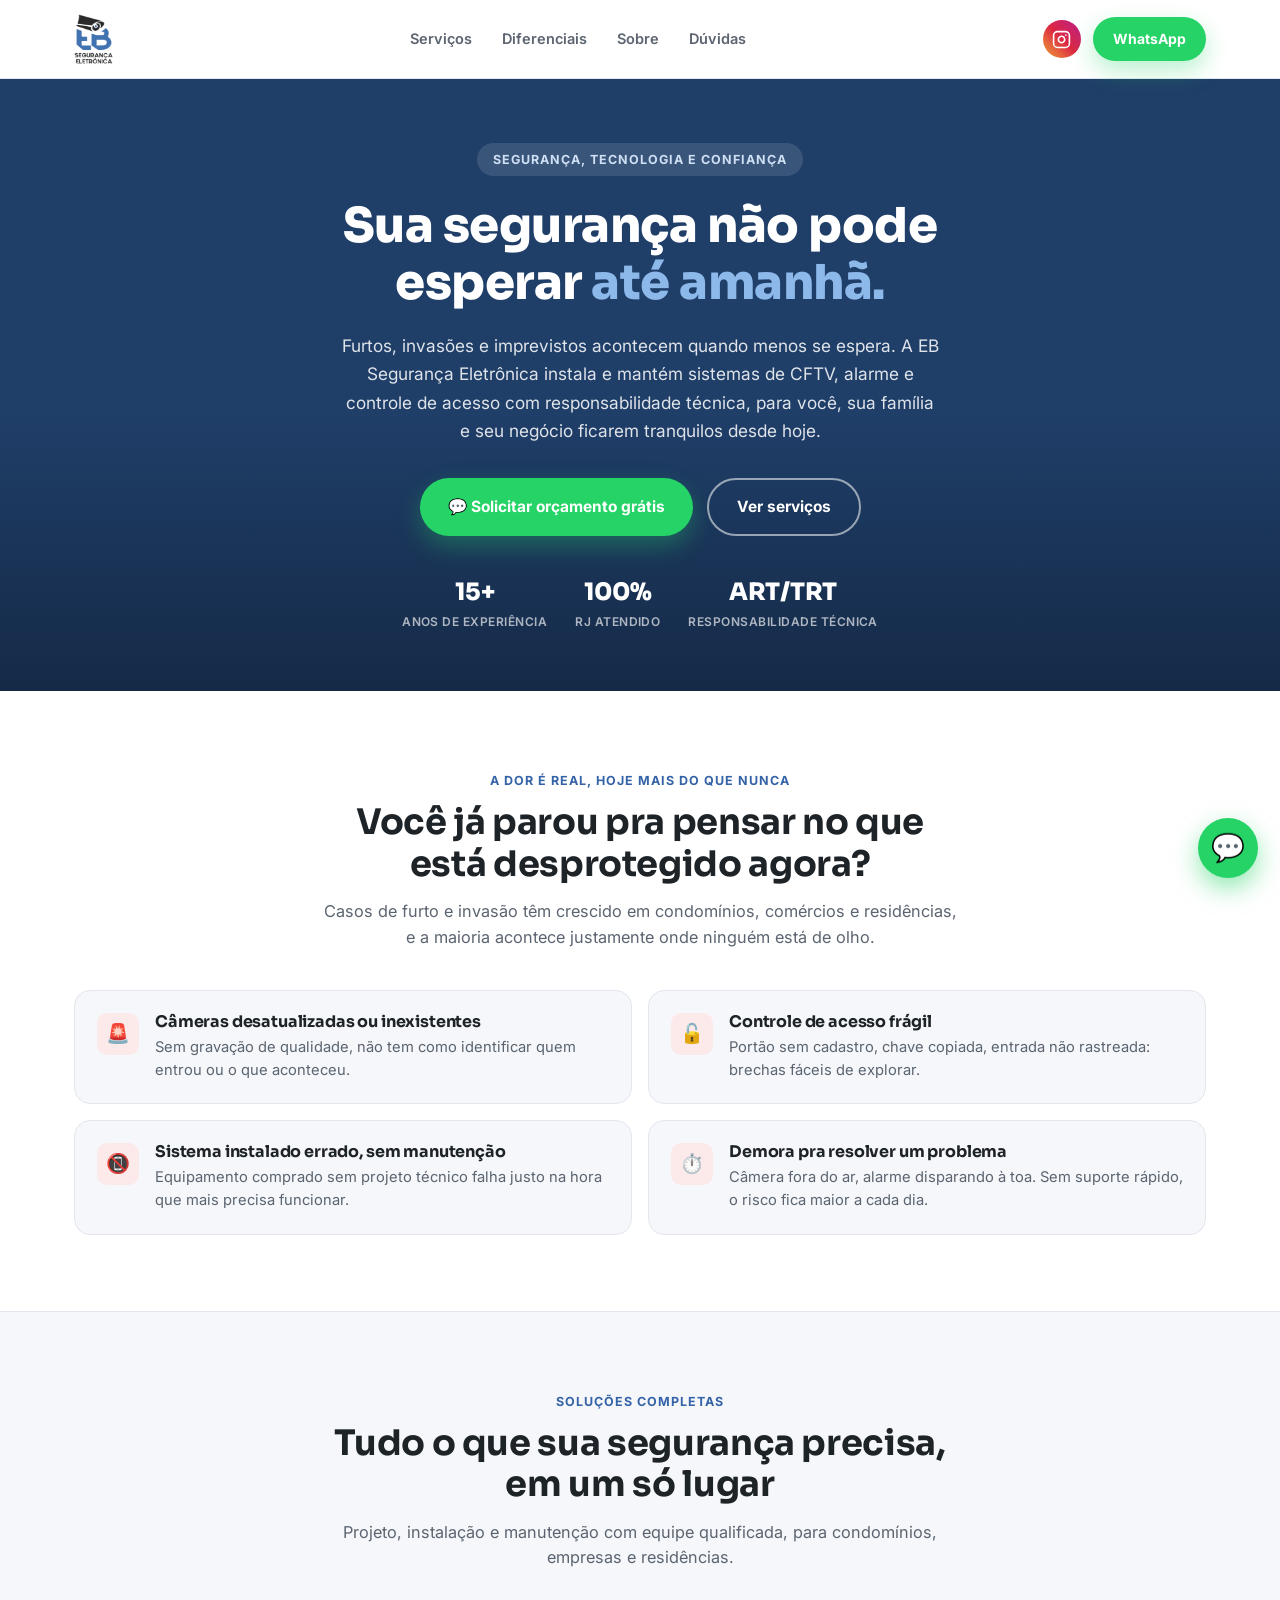
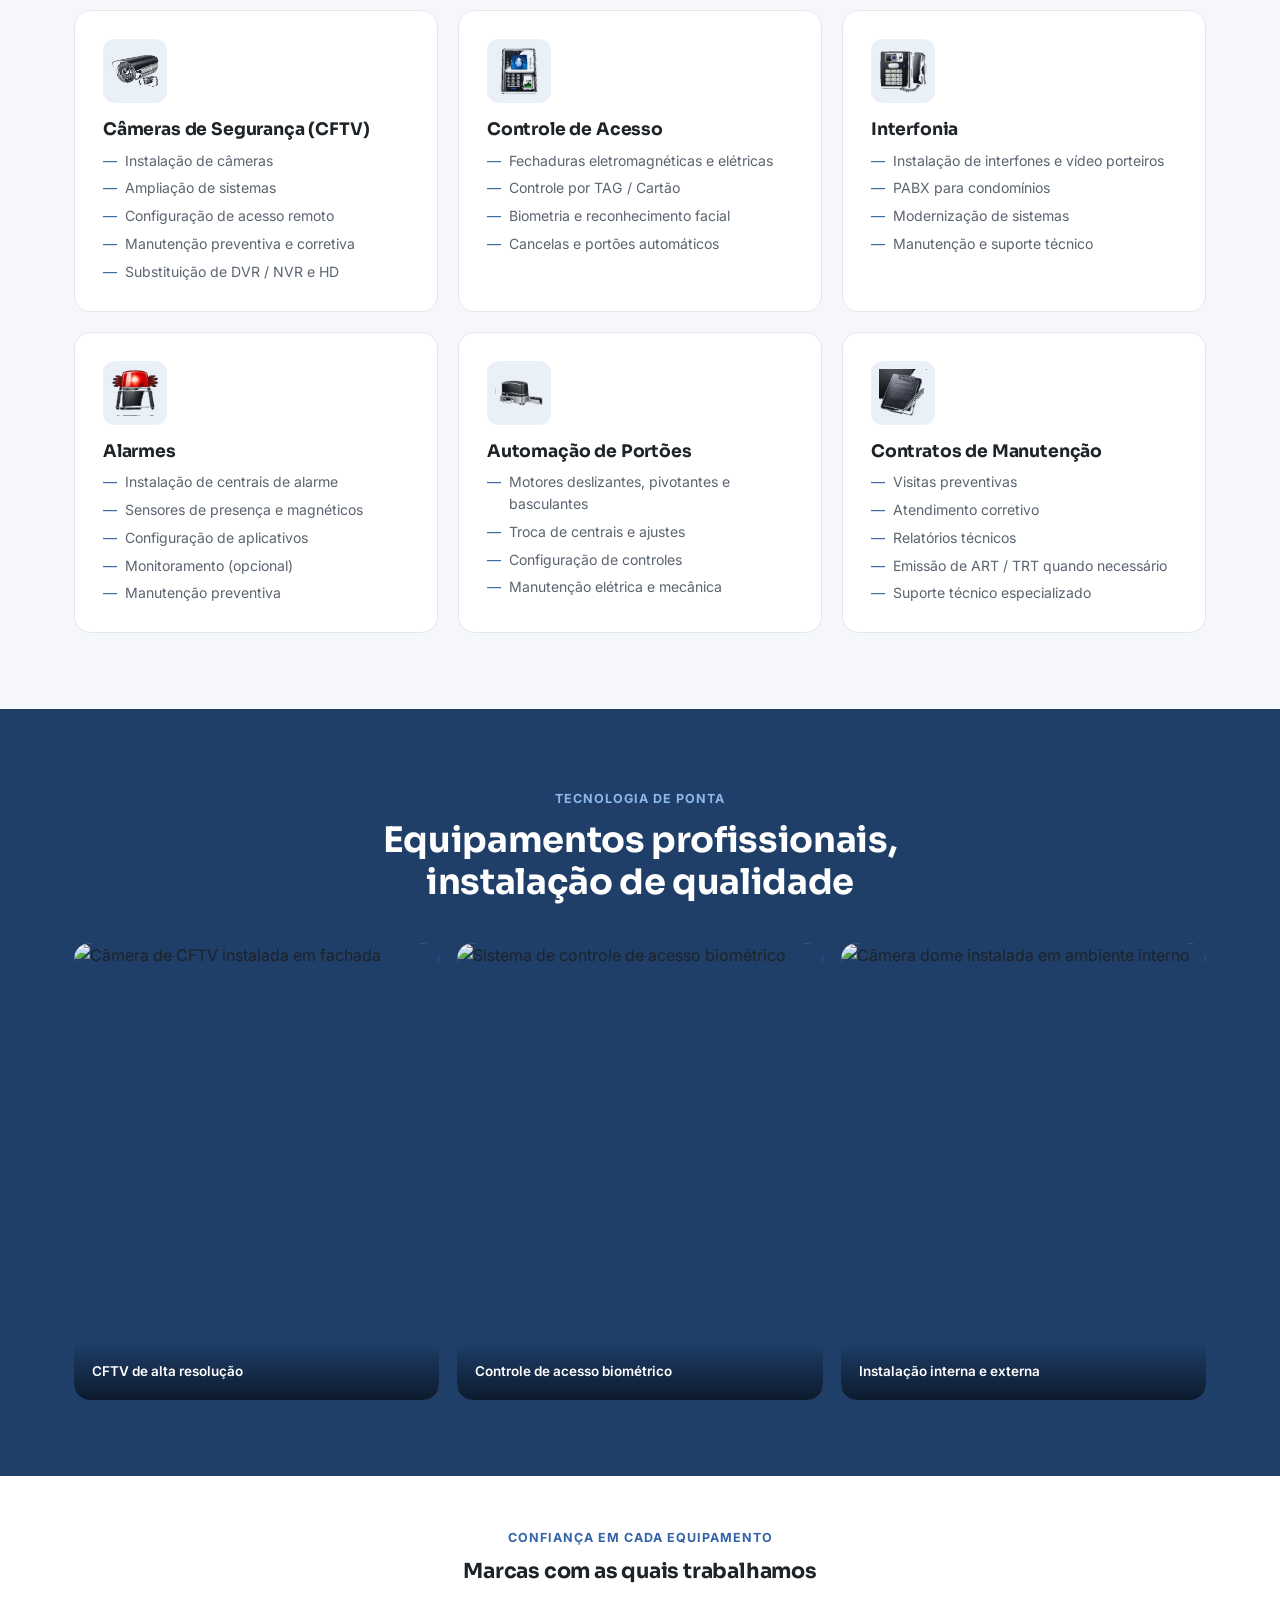
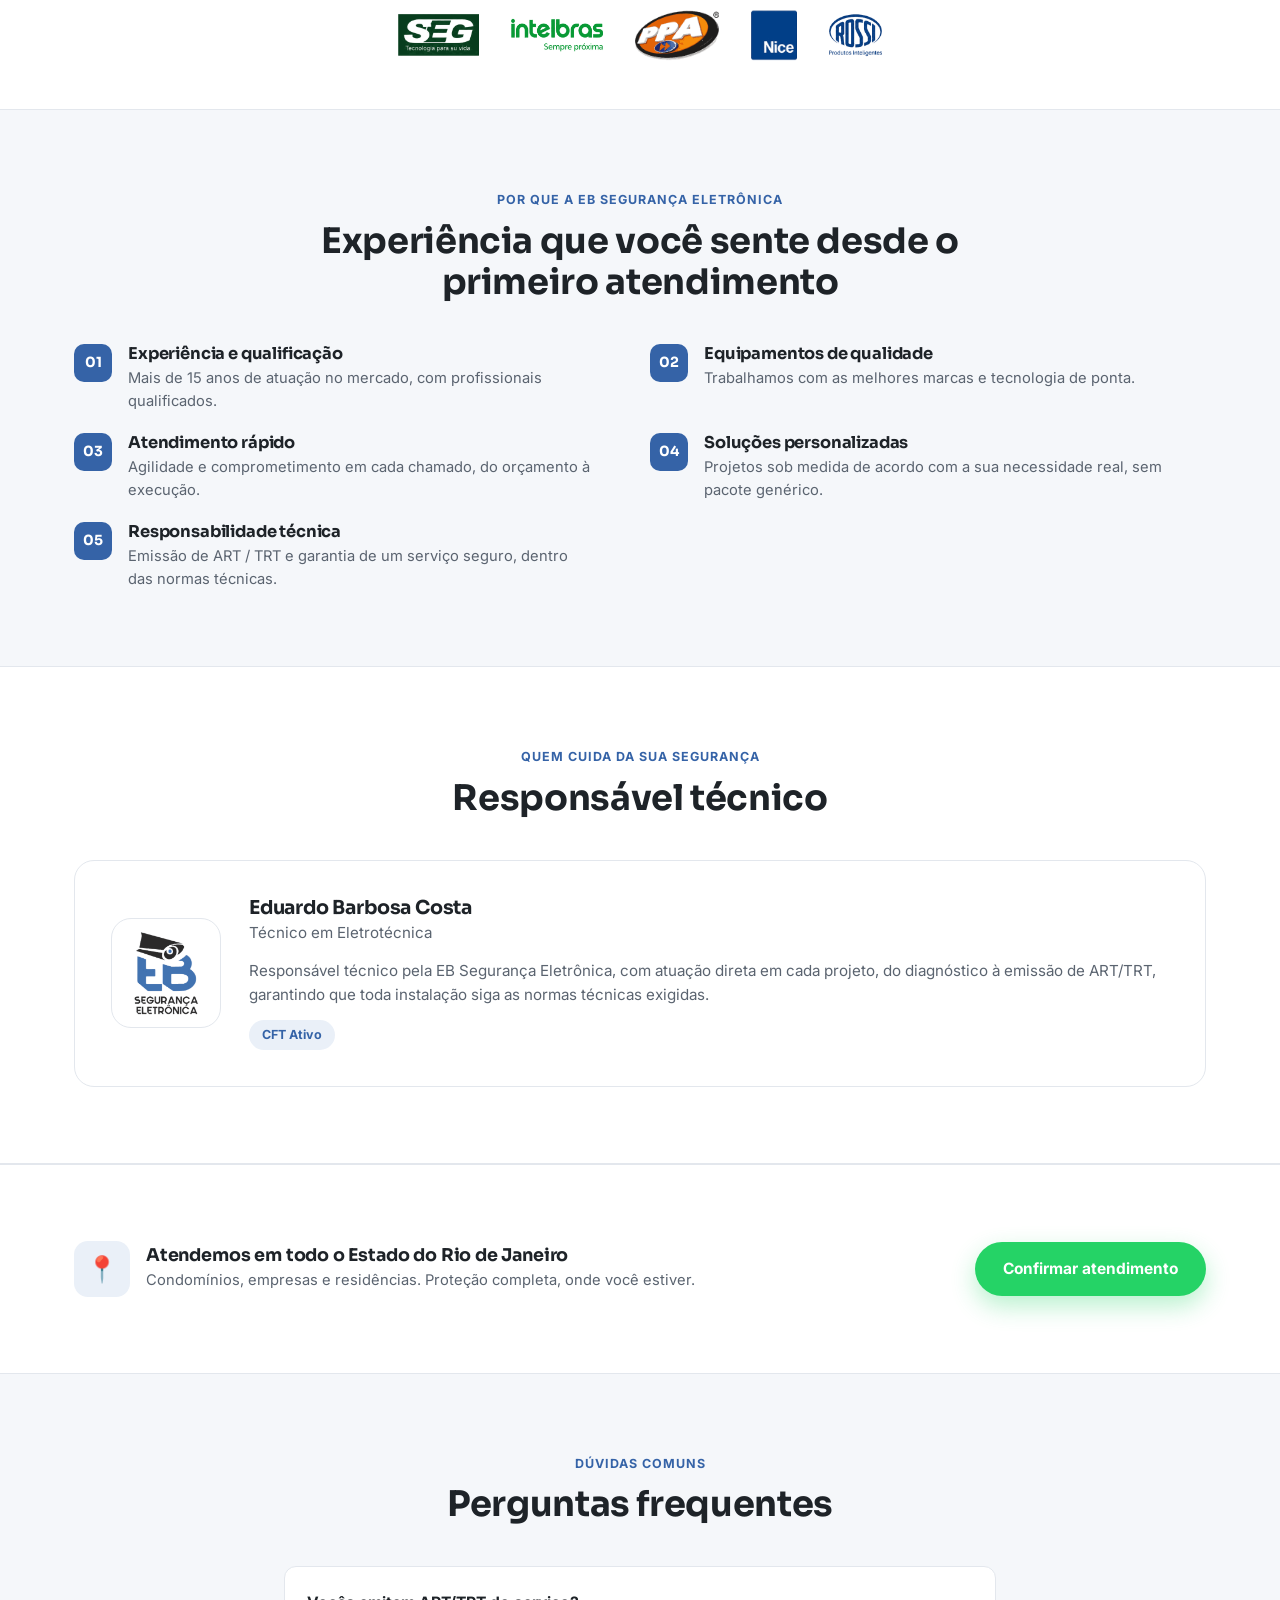
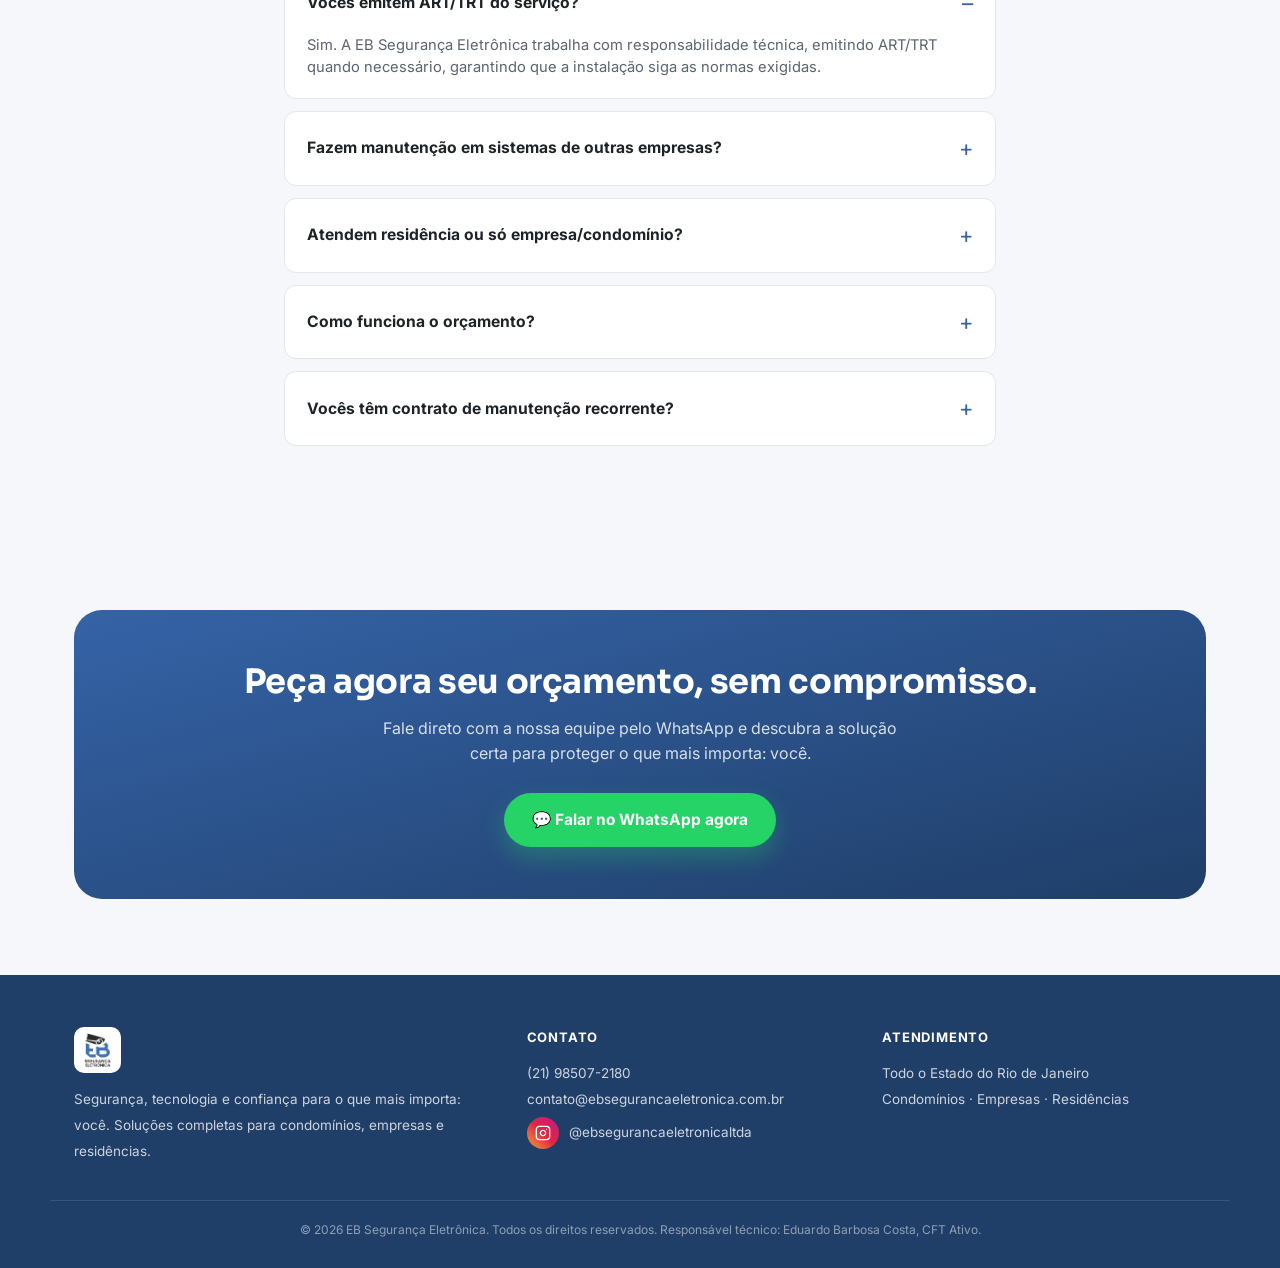
==== commit e3684ebd: "Atualiza email comercial de contato" ====
--- a/clientes/eb-seguranca/preview-2d757df4/index.html
+++ b/clientes/eb-seguranca/preview-2d757df4/index.html
@@ -53,6 +53,7 @@
   .section-head h2{font-size:clamp(1.6rem,3vw,2.2rem);font-weight:700;margin-top:10px;color:var(--ink);}
   .section-head p{color:var(--muted);margin-top:14px;font-size:1.02rem;}
 
+
   /* Viewfinder corner-bracket signature element */
   .viewfinder{position:relative;}
   .viewfinder::before,.viewfinder::after,
@@ -65,6 +66,7 @@
   .viewfinder .vf-bl{bottom:-1px;left:-1px;border-width:0 0 2px 2px;border-radius:0 0 0 6px;}
   .viewfinder .vf-br{bottom:-1px;right:-1px;border-width:0 2px 2px 0;border-radius:0 0 6px 0;}
 
+
   /* Buttons */
   .btn{
     display:inline-flex;align-items:center;justify-content:center;gap:10px;
@@ -76,6 +78,7 @@
   .btn-outline{background:transparent;color:#fff;border:2px solid rgba(255,255,255,0.55);}
   .btn-outline:hover{background:rgba(255,255,255,0.1);}
   .btn-block{width:100%;}
+
 
   /* Header */
   header{
@@ -106,6 +109,7 @@
   .ig-btn svg{width:19px;height:19px;}
   .nav-right{display:flex;align-items:center;gap:12px;}
 
+
   /* Hero */
   .hero{position:relative;background:var(--blue-deep);overflow:hidden;padding:64px 0 60px;}
   .hero-video{position:absolute;inset:0;width:100%;height:100%;object-fit:cover;opacity:0.42;}
@@ -125,10 +129,12 @@
   .trust-item .num{font-family:'Sora';font-weight:800;font-size:1.5rem;color:#fff;}
   .trust-item .lbl{font-size:12px;color:rgba(255,255,255,0.65);font-weight:600;text-transform:uppercase;letter-spacing:0.04em;margin-top:2px;}
 
+
   /* Reveal */
   .reveal{opacity:0;transform:translateY(24px);transition:opacity .6s ease,transform .6s ease;}
   .reveal.is-visible{opacity:1;transform:translateY(0);}
   @media(prefers-reduced-motion:reduce){.reveal{opacity:1;transform:none;}}
+
 
   /* Pain strip */
   .pain{background:var(--card);border-bottom:1px solid var(--line);}
@@ -139,6 +145,7 @@
   .pain-card h3{font-size:1rem;font-weight:700;margin-bottom:4px;}
   .pain-card p{font-size:0.92rem;color:var(--muted);}
 
+
   /* Services */
   .services-grid{display:grid;grid-template-columns:1fr;gap:20px;}
   @media(min-width:700px){.services-grid{grid-template-columns:repeat(2,1fr);}}
@@ -158,6 +165,7 @@
   .service-card ul{list-style:none;display:flex;flex-direction:column;gap:6px;}
   .service-card li{font-size:0.88rem;color:var(--muted);display:flex;gap:8px;align-items:flex-start;}
   .service-card li::before{content:"—";color:var(--blue);flex-shrink:0;}
+
 
   /* Photo showcase */
   .photo-strip{background:var(--blue-deep);}
@@ -174,6 +182,7 @@
   .photo-strip .section-head p{color:rgba(255,255,255,0.72);}
   .photo-strip .eyebrow{color:#8CB8EA;}
 
+
   /* Differentials */
   .diff-grid{display:grid;grid-template-columns:1fr;gap:20px;}
   @media(min-width:760px){.diff-grid{grid-template-columns:repeat(2,1fr);}}
@@ -185,6 +194,7 @@
   .diff-item h3{font-size:1.02rem;font-weight:700;margin-bottom:4px;}
   .diff-item p{font-size:0.92rem;color:var(--muted);}
 
+
   /* About / technician */
   .about-card{
     background:var(--card);border:1px solid var(--line);border-radius:20px;padding:36px;
@@ -201,12 +211,14 @@
   .about-card .role{color:var(--muted);font-size:0.95rem;margin-top:2px;margin-bottom:14px;}
   .cft-badge{display:inline-block;background:var(--blue-soft);color:var(--blue);font-size:12.5px;font-weight:700;padding:5px 13px;border-radius:100px;}
 
+
   /* Coverage */
   .coverage{background:var(--card);border-top:1px solid var(--line);border-bottom:1px solid var(--line);}
   .coverage-inner{display:flex;flex-direction:column;align-items:center;text-align:center;gap:16px;}
   @media(min-width:700px){.coverage-inner{flex-direction:row;text-align:left;justify-content:space-between;}}
   .coverage-badge{width:56px;height:56px;border-radius:14px;background:var(--blue-soft);display:flex;align-items:center;justify-content:center;font-size:1.6rem;flex-shrink:0;}
 
+
   /* FAQ */
   details{background:var(--card);border:1px solid var(--line);border-radius:12px;padding:19px 22px;margin-bottom:12px;}
   summary{
@@ -218,6 +230,7 @@
   details[open] summary::after{content:"–";}
   details p{margin-top:13px;color:var(--muted);font-size:0.92rem;}
 
+
   /* Final CTA */
   .final-cta{
     background:linear-gradient(165deg,var(--blue),var(--blue-deep));
@@ -225,6 +238,7 @@
   }
   .final-cta h2{color:#fff;font-size:clamp(1.5rem,3.4vw,2.1rem);margin-bottom:14px;}
   .final-cta p{color:rgba(255,255,255,0.82);max-width:520px;margin:0 auto 28px;}
+
 
   /* Footer */
   footer{background:var(--blue-deep);color:rgba(255,255,255,0.78);padding:52px 0 28px;}
@@ -240,10 +254,12 @@
   .foot-ig-row .ig-btn svg{width:16px;height:16px;}
   .foot-bottom{border-top:1px solid rgba(255,255,255,0.12);margin-top:36px;padding-top:20px;font-size:12px;color:rgba(255,255,255,0.5);text-align:center;}
 
+
   .brand-pill{
     background:var(--blue-soft);color:var(--blue-deep);font-family:'Sora';font-weight:700;
     font-size:15px;padding:10px 22px;border-radius:100px;border:1px solid var(--line);
   }
+
 
   /* Floating WhatsApp */
   .float-wa{
@@ -256,6 +272,7 @@
 </style>
 </head>
 <body>
+
 
 <header>
   <div class="nav">
@@ -278,6 +295,7 @@
     </div>
   </div>
 </header>
+
 
 <section class="hero">
   <video class="hero-video" autoplay muted loop playsinline>
@@ -300,6 +318,7 @@
   </div>
 </section>
 
+
 <section class="pain">
   <div class="wrap">
     <div class="section-head center">
@@ -339,6 +358,7 @@
     </div>
   </div>
 </section>
+
 
 <section id="servicos">
   <div class="wrap">
@@ -415,6 +435,7 @@
   </div>
 </section>
 
+
 <section class="photo-strip">
   <div class="wrap">
     <div class="section-head center">
@@ -440,6 +461,7 @@
     </div>
   </div>
 </section>
+
 
 <section style="background:var(--card);border-bottom:1px solid var(--line);padding:48px 0;">
   <div class="wrap">
@@ -457,6 +479,7 @@
   </div>
 </section>
 
+
 <section id="diferenciais">
   <div class="wrap">
     <div class="section-head center">
@@ -502,6 +525,7 @@
     </div>
   </div>
 </section>
+
 
 <section id="sobre" style="background:var(--card);border-top:1px solid var(--line);border-bottom:1px solid var(--line);">
   <div class="wrap">
@@ -521,6 +545,7 @@
   </div>
 </section>
 
+
 <section class="coverage">
   <div class="wrap coverage-inner">
     <div style="display:flex;gap:16px;align-items:center;">
@@ -533,6 +558,7 @@
     <a class="btn btn-wa" href="https://wa.me/5521985072180?text=Ol%C3%A1!%20Gostaria%20de%20saber%20se%20voc%C3%AAs%20atendem%20a%20minha%20regi%C3%A3o." target="_blank" rel="noopener">Confirmar atendimento</a>
   </div>
 </section>
+
 
 <section id="faq">
   <div class="wrap" style="max-width:760px;">
@@ -563,6 +589,7 @@
   </div>
 </section>
 
+
 <section>
   <div class="wrap">
     <div class="final-cta">
@@ -573,6 +600,7 @@
   </div>
 </section>
 
+
 <footer>
   <div class="wrap foot-grid">
     <div>
@@ -586,7 +614,7 @@
     <div>
       <h4>Contato</h4>
       <p><a href="https://wa.me/5521985072180" target="_blank" rel="noopener">(21) 98507-2180</a></p>
-      <p><a href="mailto:ebsegurancaeletronica@gmail.com">ebsegurancaeletronica@gmail.com</a></p>
+      <p><a href="mailto:contato@ebsegurancaeletronica.com.br">contato@ebsegurancaeletronica.com.br</a></p>
       <div class="foot-ig-row">
         <a class="ig-btn" href="https://www.instagram.com/ebsegurancaeletronicaltda" target="_blank" rel="noopener" aria-label="Instagram da EB Segurança Eletrônica">
           <svg viewBox="0 0 24 24" fill="none" stroke="#fff" stroke-width="2" stroke-linecap="round" stroke-linejoin="round"><rect x="2" y="2" width="20" height="20" rx="5"/><path d="M16 11.37A4 4 0 1 1 12.63 8 4 4 0 0 1 16 11.37z"/><line x1="17.5" y1="6.5" x2="17.5" y2="6.5"/></svg>
@@ -605,7 +633,9 @@
   </div>
 </footer>
 
+
 <a class="float-wa" href="https://wa.me/5521985072180?text=Ol%C3%A1!%20Vim%20pelo%20site%20e%20quero%20saber%20mais!" target="_blank" rel="noopener" aria-label="Falar no WhatsApp">💬</a>
+
 
 <script>
 (function(){
@@ -627,5 +657,6 @@
 })();
 </script>
 
+
 </body>
-</html>
+</html>
